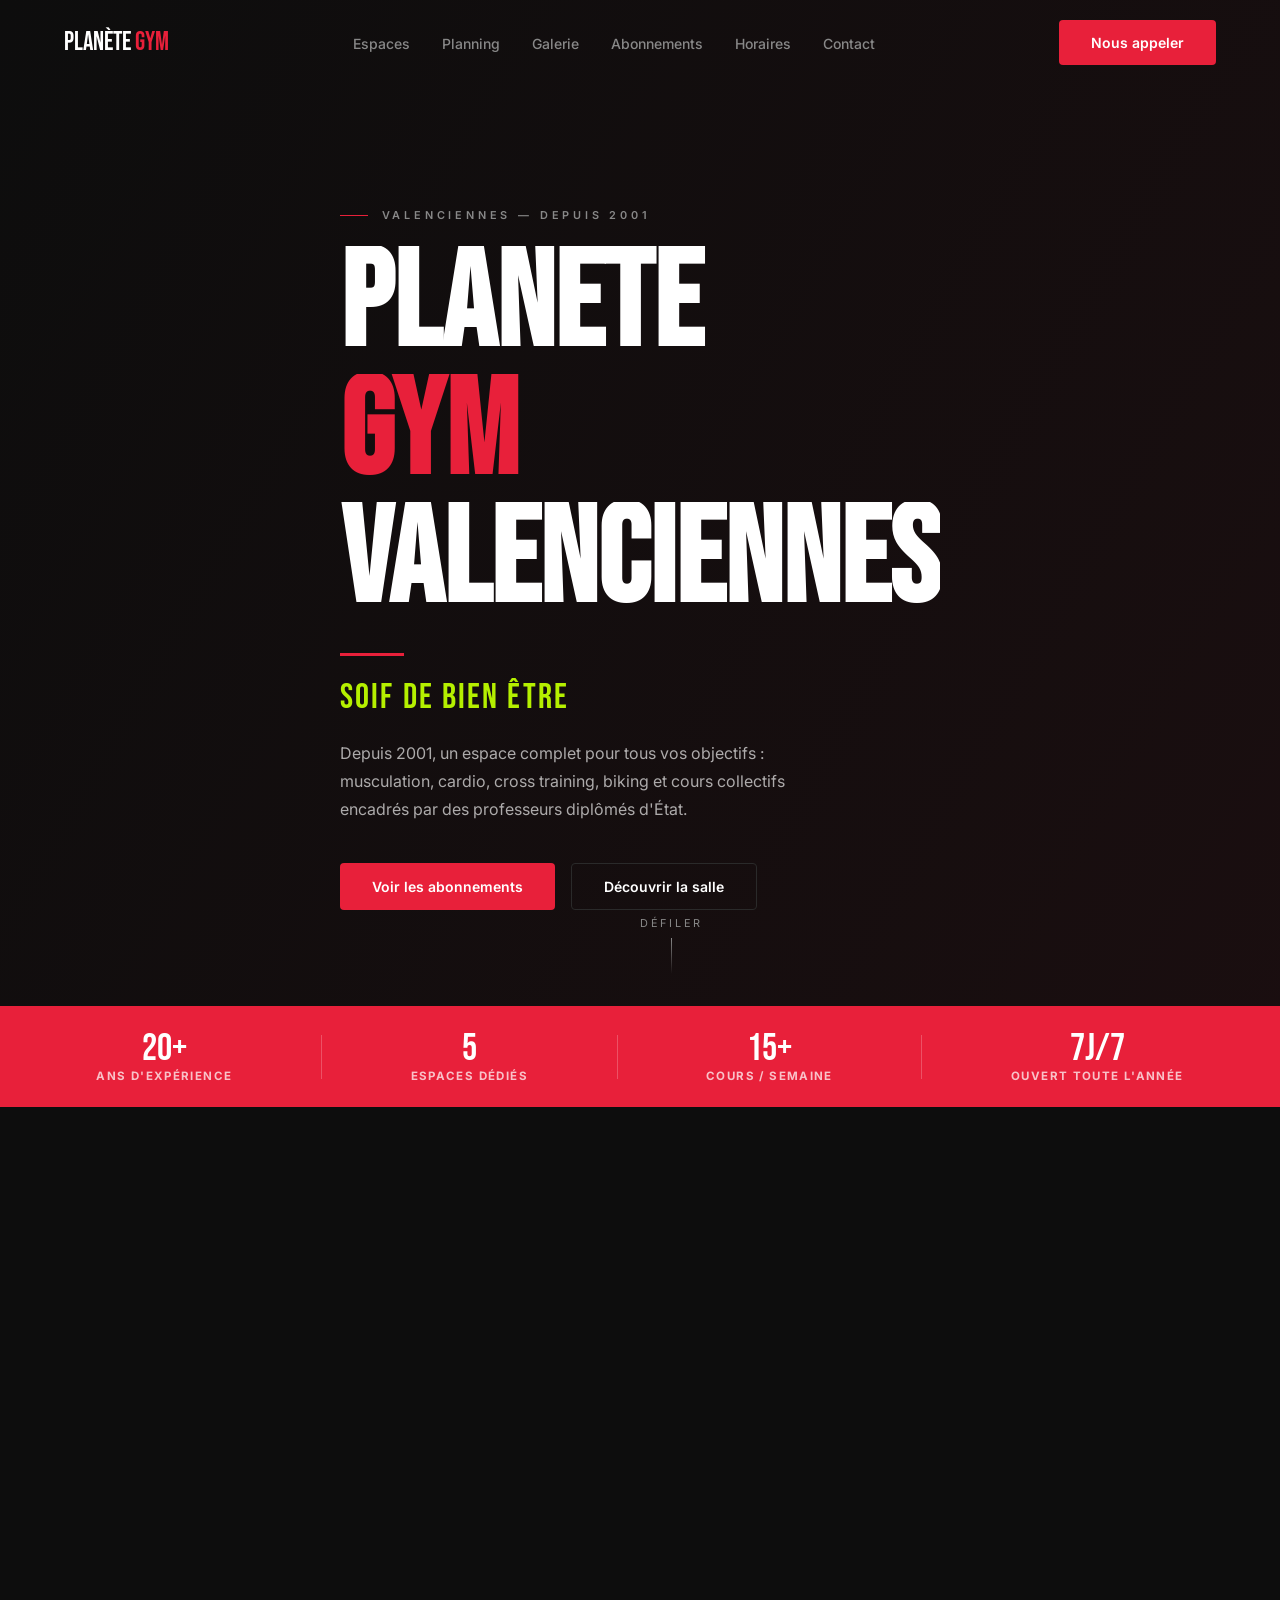
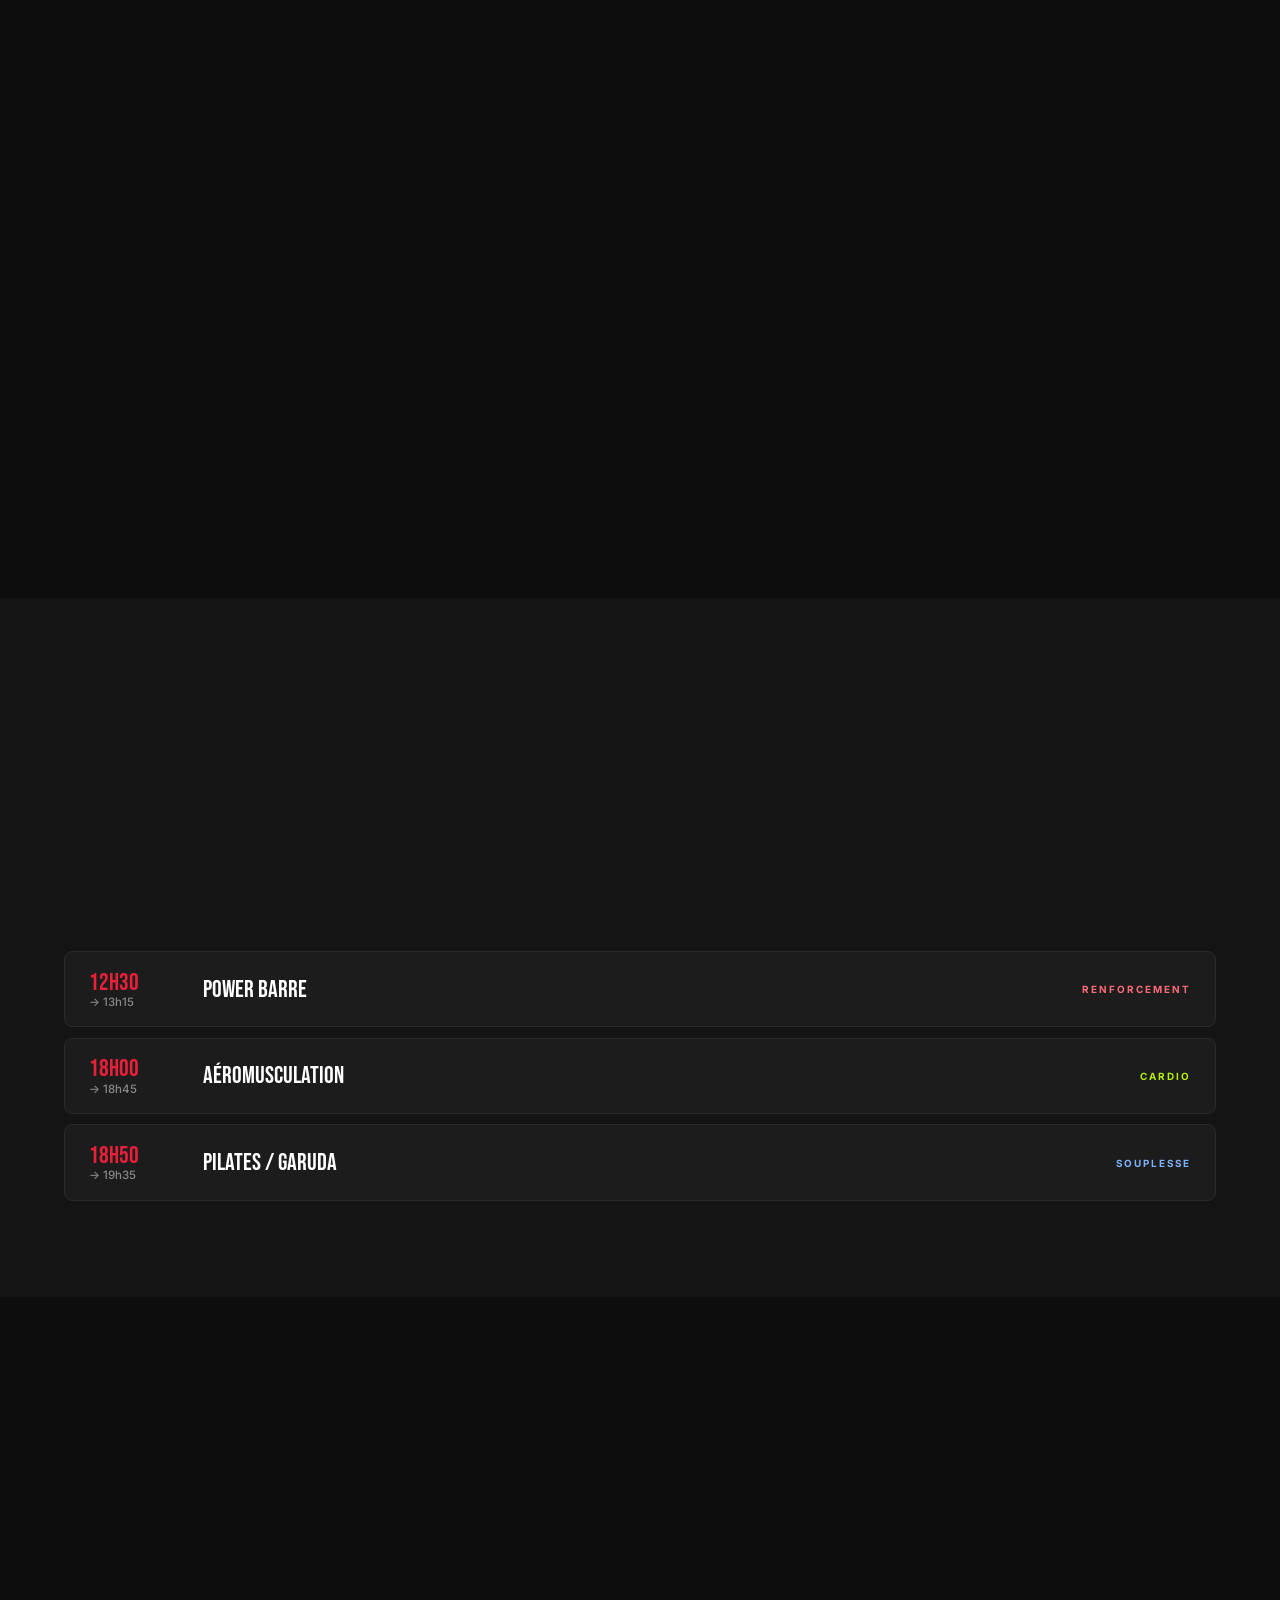
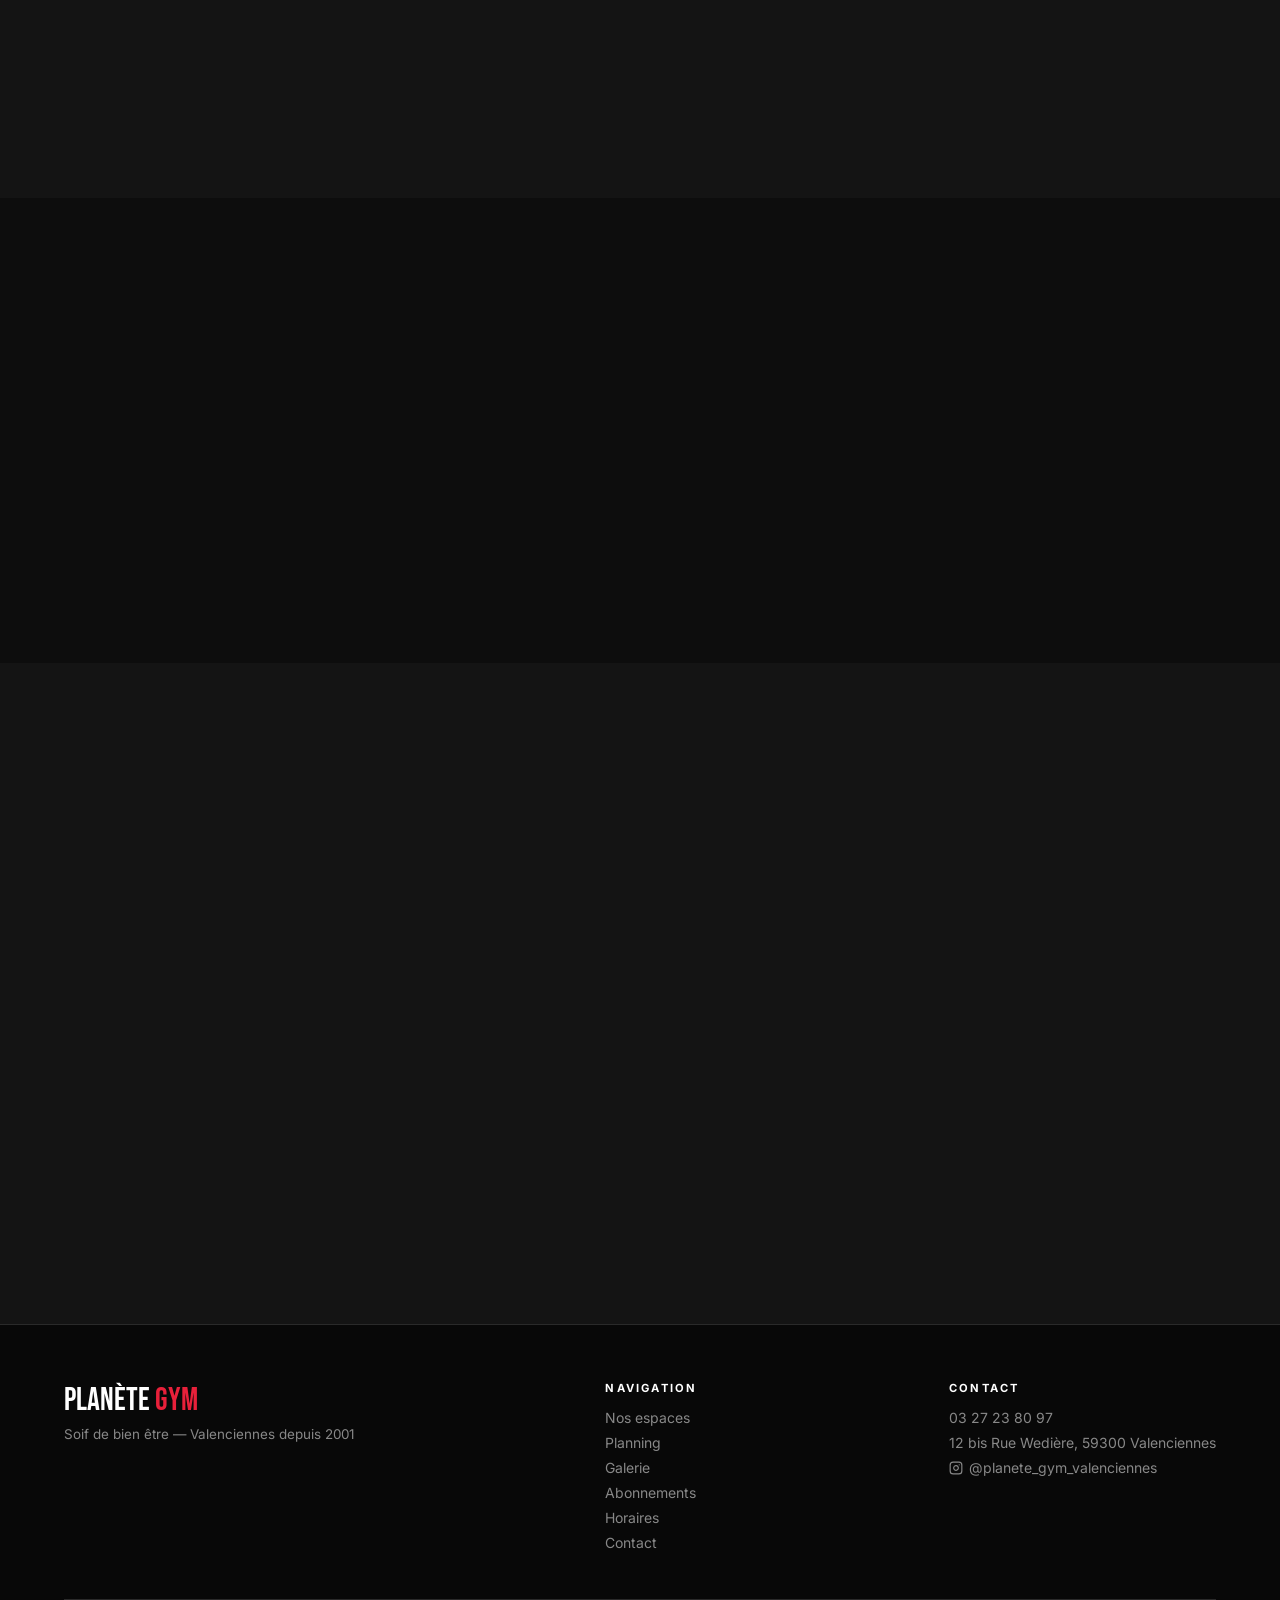
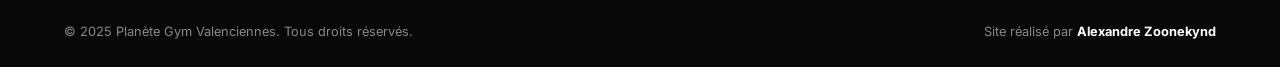
==== index.html @ 66413462 "add vercel.json" ====
<!DOCTYPE html>
<html lang="fr">
<head>
  <meta charset="UTF-8">
  <meta name="viewport" content="width=device-width, initial-scale=1.0">
  <title>Planète Gym Valenciennes — Fitness, Musculation, Cross Training</title>
  <meta name="description" content="La salle de sport la plus ancienne de Valenciennes depuis 2001. Musculation, cardio, cross training, biking et cours collectifs. Ouvert 7j/7.">
  <link rel="preconnect" href="https://fonts.googleapis.com">
  <link rel="preconnect" href="https://fonts.gstatic.com" crossorigin>
  <link href="https://fonts.googleapis.com/css2?family=Bebas+Neue&family=Inter:wght@300;400;500;600;700&display=swap" rel="stylesheet">
  <link rel="stylesheet" href="style.css">
</head>
<body>

<!-- MOBILE MENU -->
<div class="mobile-menu" id="mobileMenu">
  <button class="mobile-close" id="mobileClose">✕</button>
  <a href="#espaces" class="mobile-link">Nos espaces</a>
  <a href="#planning" class="mobile-link">Planning</a>
  <a href="#galerie" class="mobile-link">Galerie</a>
  <a href="#abonnements" class="mobile-link">Abonnements</a>
  <a href="#horaires" class="mobile-link">Horaires</a>
  <a href="#contact" class="mobile-link">Contact</a>
  <a href="tel:0327238097" class="btn btn-primary">📞 03 27 23 80 97</a>
</div>

<!-- NAVBAR -->
<nav id="navbar">
  <div class="nav-inner">
    <a href="#hero" class="nav-logo">PLANÈTE <span>GYM</span></a>
    <ul class="nav-links">
      <li><a href="#espaces">Espaces</a></li>
      <li><a href="#planning">Planning</a></li>
      <li><a href="#galerie">Galerie</a></li>
      <li><a href="#abonnements">Abonnements</a></li>
      <li><a href="#horaires">Horaires</a></li>
      <li><a href="#contact">Contact</a></li>
    </ul>
    <div class="nav-right">
      <a href="tel:0327238097" class="btn btn-primary nav-cta">Nous appeler</a>
      <button class="hamburger" id="hamburger" aria-label="Menu">
        <span></span><span></span><span></span>
      </button>
    </div>
  </div>
</nav>

<!-- HERO -->
<section id="hero">
  <div class="hero-bg"></div>
  <div class="hero-overlay"></div>
  <div class="hero-content">
    <p class="hero-eyebrow">Valenciennes — Depuis 2001</p>
    <h1 class="hero-title">
      <span class="hero-line-wrap"><span class="hero-line-inner">PLANÈTE</span></span>
      <span class="hero-line-wrap"><span class="hero-line-inner accent">GYM</span></span>
      <span class="hero-line-wrap"><span class="hero-line-inner">VALENCIENNES</span></span>
    </h1>
    <div class="hero-accent-line"></div>
    <p class="hero-subtitle">Soif de bien être</p>
    <p class="hero-desc">Depuis 2001, un espace complet pour tous vos objectifs : musculation, cardio, cross training, biking et cours collectifs encadrés par des professeurs diplômés d'État.</p>
    <div class="hero-ctas">
      <a href="#abonnements" class="btn btn-primary">Voir les abonnements</a>
      <a href="#espaces" class="btn btn-outline">Découvrir la salle</a>
    </div>
  </div>
  <div class="hero-scroll">DÉFILER</div>
</section>

<!-- MOBILE STICKY CTA -->
<div class="mobile-cta-bar" id="mobileCta">
  <a href="tel:0327238097" class="mobile-cta-phone">📞 Appeler</a>
  <a href="#abonnements" class="btn btn-primary mobile-cta-main">S'inscrire →</a>
</div>

<!-- STATS BAR -->
<div class="stats-bar">
  <div class="stats-inner">
    <div class="stat-item"><div class="stat-number">20+</div><div class="stat-label">Ans d'expérience</div></div>
    <div class="stat-divider"></div>
    <div class="stat-item"><div class="stat-number">5</div><div class="stat-label">Espaces dédiés</div></div>
    <div class="stat-divider"></div>
    <div class="stat-item"><div class="stat-number">15+</div><div class="stat-label">Cours / semaine</div></div>
    <div class="stat-divider"></div>
    <div class="stat-item"><div class="stat-number">7j/7</div><div class="stat-label">Ouvert toute l'année</div></div>
  </div>
</div>

<!-- ESPACES -->
<section id="espaces">
  <div class="container">
    <div class="section-header fade-up">
      <p class="section-label">Nos installations</p>
      <h2 class="section-title">5 ESPACES,<br>1 SEULE PASSION</h2>
      <p class="section-subtitle">Un équipement complet pour atteindre tous vos objectifs, que vous soyez débutant ou athlète confirmé.</p>
    </div>
    <div class="espaces-grid">
      <div class="espace-card large fade-up">
        <img class="espace-img" src="https://primary.jwwb.nl/public/r/g/f/temp-yjgyjrkrpmwwsyolujhd/14d56b/744e9b7b-5fe1-49ef-a9ae-c672d7f947b0jpg.jpg" alt="Salle de musculation" loading="lazy">
        <div class="espace-overlay"></div>
        <div class="espace-content">
          <p class="espace-tag">Espace principal</p>
          <h3 class="espace-name">MUSCULATION</h3>
          <p class="espace-desc">Vaste plateau avec machines à charges guidées et libres pour un travail complet de tous les groupes musculaires.</p>
        </div>
      </div>
      <div class="espace-card fade-up">
        <img class="espace-img" src="https://primary.jwwb.nl/public/r/g/f/temp-yjgyjrkrpmwwsyolujhd/cl4sl3/5fc2ccd4-e0a5-4e37-976d-1f1549af34ec.jpg" alt="Cross training" loading="lazy">
        <div class="espace-overlay"></div>
        <div class="espace-content">
          <p class="espace-tag">Intensité maximale</p>
          <h3 class="espace-name">CROSS TRAINING</h3>
          <p class="espace-desc">Cage complète, sac de boxe, kettlebells, anneaux. EMOM et AMRAP.</p>
        </div>
      </div>
      <div class="espace-card fade-up">
        <img class="espace-img" src="https://primary.jwwb.nl/public/r/g/f/temp-yjgyjrkrpmwwsyolujhd/6z3y7c/b133dece-dca5-412f-ad43-da9a1ee39779jpg.jpg" alt="Cardio" loading="lazy">
        <div class="espace-overlay"></div>
        <div class="espace-content">
          <p class="espace-tag">Cardio</p>
          <h3 class="espace-name">ESPACE CARDIO</h3>
          <p class="espace-desc">Machines cardio variées pour améliorer votre endurance et brûler des calories efficacement.</p>
        </div>
      </div>
      <div class="espace-card fade-up">
        <img class="espace-img" src="https://primary.jwwb.nl/public/r/g/f/temp-yjgyjrkrpmwwsyolujhd/ox5qy2/6ed16f47-0972-42f9-b006-a49a9ebd9957jpg.jpg" alt="Biking" loading="lazy">
        <div class="espace-overlay"></div>
        <div class="espace-content">
          <p class="espace-tag">Cours en salle</p>
          <h3 class="espace-name">SALLE DE BIKING</h3>
          <p class="espace-desc">Séances de vélo indoor encadrées par des coaches diplômés, idéales pour le cardio en groupe.</p>
        </div>
      </div>
      <div class="espace-card fade-up">
        <img class="espace-img" src="https://primary.jwwb.nl/public/r/g/f/temp-yjgyjrkrpmwwsyolujhd/tudpvl/a6bc19e0-0a48-47af-8d42-b4853192644cjpg.jpg" alt="Cours collectifs" loading="lazy">
        <div class="espace-overlay"></div>
        <div class="espace-content">
          <p class="espace-tag">En groupe</p>
          <h3 class="espace-name">COURS COLLECTIFS</h3>
          <p class="espace-desc">Power Barre, Pilates, HIIT, Bodysculpt, Cardio Dance — professeurs diplômés d'État.</p>
        </div>
      </div>
    </div>
  </div>
</section>

<!-- PLANNING -->
<section id="planning">
  <div class="container">
    <div class="section-header fade-up">
      <p class="section-label">Cours collectifs</p>
      <h2 class="section-title">PLANNING<br>DE LA SEMAINE</h2>
    </div>
    <div class="planning-tabs fade-up">
      <button class="tab-btn active" data-day="lundi">Lundi</button>
      <button class="tab-btn" data-day="mardi">Mardi</button>
      <button class="tab-btn" data-day="mercredi">Mercredi</button>
      <button class="tab-btn" data-day="jeudi">Jeudi</button>
      <button class="tab-btn" data-day="vendredi">Vendredi</button>
      <button class="tab-btn" data-day="samedi">Samedi</button>
      <button class="tab-btn" data-day="dimanche">Dimanche</button>
    </div>
    <div id="lundi" class="planning-day active"></div>
    <div id="mardi" class="planning-day"></div>
    <div id="mercredi" class="planning-day"></div>
    <div id="jeudi" class="planning-day"></div>
    <div id="vendredi" class="planning-day"></div>
    <div id="samedi" class="planning-day"></div>
    <div id="dimanche" class="planning-day"></div>
  </div>
</section>

<!-- GALERIE -->
<section id="galerie">
  <div class="container">
    <div class="section-header fade-up">
      <p class="section-label">Nos installations</p>
      <h2 class="section-title">LA SALLE<br>EN IMAGES</h2>
    </div>
    <div class="galerie-grid fade-up" id="galerieGrid"></div>
  </div>
</section>

<!-- LIGHTBOX -->
<div class="lightbox" id="lightbox">
  <button class="lightbox-close" id="lightboxClose">✕</button>
  <img id="lightbox-img" src="" alt="">
</div>

<!-- ABONNEMENTS -->
<section id="abonnements">
  <div class="container">
    <div class="section-header fade-up">
      <p class="section-label">Tarifs</p>
      <h2 class="section-title">NOS<br>ABONNEMENTS</h2>
      <p class="section-subtitle">Pas d'engagement caché. Choisissez la formule qui correspond à votre rythme.</p>
    </div>
    <div class="abonnements-grid" id="abonnementsGrid">
      <div class="abo-card fade-up">
        <p class="abo-name">Carte 10 entrées</p>
        <div class="abo-price-wrap">
          <span class="abo-price-label-top">Sans engagement, à utiliser à votre rythme</span>
          <p class="abo-price">65<span class="abo-currency">€</span></p>
          <span class="abo-price-sub">soit 6,50 € / séance</span>
        </div>
        <ul class="abo-features">
          <li>10 entrées valables 1 an</li>
          <li>Accès plateau musculation</li>
          <li>Espace cardio inclus</li>
          <li>Cross training inclus</li>
        </ul>
        <a href="tel:0327238097" class="btn btn-outline full-width">S'inscrire</a>
      </div>
      <div class="abo-card fade-up">
        <p class="abo-name">Mensuel</p>
        <div class="abo-price-wrap">
          <span class="abo-price-label-top">Sans engagement — résiliable chaque mois</span>
          <p class="abo-price">45<span class="abo-currency">€</span></p>
          <span class="abo-price-sub">/ mois</span>
        </div>
        <ul class="abo-features">
          <li>Accès illimité à la salle</li>
          <li>Plateau musculation</li>
          <li>Espace cardio + Cross training</li>
          <li>Cours collectifs inclus</li>
          <li>Biking inclus</li>
        </ul>
        <a href="tel:0327238097" class="btn btn-outline full-width">S'inscrire</a>
      </div>
      <div class="abo-card featured fade-up">
        <div class="abo-name-row">
          <p class="abo-name">Annuel</p>
          <span class="abo-recommended">Meilleur tarif</span>
        </div>
        <div class="abo-price-wrap">
          <span class="abo-price-label-top">En 1 fois ou en 12 chèques</span>
          <p class="abo-price">35<span class="abo-currency">€</span></p>
          <span class="abo-price-sub">/ mois · soit 360 € / an</span>
        </div>
        <ul class="abo-features">
          <li>Accès illimité toute l'année</li>
          <li>Tous les espaces inclus</li>
          <li>Tous les cours collectifs</li>
          <li>Biking inclus</li>
          <li>Paiement en 12 chèques possible</li>
          <li>Conseils en diététique sportive</li>
        </ul>
        <a href="tel:0327238097" class="btn btn-primary full-width">S'inscrire</a>
      </div>
    </div>
    <p class="abo-note fade-up">Inscription à l'accueil ou par téléphone. Venez visiter la salle gratuitement pendant les <a href="#horaires">heures d'accueil</a>.</p>
  </div>
</section>

<!-- HORAIRES -->
<section id="horaires">
  <div class="container">
    <div class="section-header fade-up">
      <p class="section-label">Quand nous trouver</p>
      <h2 class="section-title">HORAIRES<br>D'OUVERTURE</h2>
    </div>
    <div class="horaires-grid">
      <div class="fade-up">
        <p class="horaires-subtitle">Accès à la salle</p>
        <table class="horaires-table">
          <thead><tr><th>Période</th><th>Horaires</th></tr></thead>
          <tbody id="horairesSalleBody"></tbody>
        </table>
      </div>
      <div class="fade-up">
        <p class="horaires-subtitle">Horaires d'accueil</p>
        <div id="horairesAccueil"></div>
        <p class="horaires-note">Pour vous inscrire ou visiter la salle, présentez-vous durant les heures d'accueil.</p>
      </div>
    </div>
  </div>
</section>

<!-- CONTACT -->
<section id="contact">
  <div class="container">
    <div class="contact-grid">
      <div>
        <div class="section-header fade-up">
          <p class="section-label">Venir nous voir</p>
          <h2 class="section-title">NOUS<br>TROUVER</h2>
        </div>
        <div class="contact-info fade-up">
          <div class="contact-item">
            <div class="contact-icon">📍</div>
            <div class="contact-item-text">
              <span class="contact-item-label">Adresse</span>
              <a href="https://maps.google.com/?q=12+bis+Rue+Wediere+59300+Valenciennes" target="_blank" class="contact-item-value">12 bis Rue Wedière, 59300 Valenciennes<br><small>À 200m de la Place Poterne</small></a>
            </div>
          </div>
          <div class="contact-item">
            <div class="contact-icon">📞</div>
            <div class="contact-item-text">
              <span class="contact-item-label">Téléphone</span>
              <a href="tel:0327238097" class="contact-item-value">03 27 23 80 97</a>
            </div>
          </div>
          <div class="contact-item">
            <div class="contact-icon">📸</div>
            <div class="contact-item-text">
              <span class="contact-item-label">Instagram</span>
              <a href="https://www.instagram.com/planete_gym_valenciennes" target="_blank" class="contact-item-value">@planete_gym_valenciennes</a>
            </div>
          </div>
        </div>
        <div class="contact-social fade-up">
          <a href="https://www.instagram.com/planete_gym_valenciennes" target="_blank" class="social-btn">
            <svg width="17" height="17" viewBox="0 0 24 24" fill="none" stroke="currentColor" stroke-width="2" stroke-linecap="round" stroke-linejoin="round" aria-hidden="true"><rect x="2" y="2" width="20" height="20" rx="5" ry="5"/><path d="M16 11.37A4 4 0 1 1 12.63 8 4 4 0 0 1 16 11.37z"/><line x1="17.5" y1="6.5" x2="17.51" y2="6.5"/></svg>
            Instagram
          </a>
          <a href="tel:0327238097" class="social-btn">
            <svg width="17" height="17" viewBox="0 0 24 24" fill="none" stroke="currentColor" stroke-width="2" stroke-linecap="round" stroke-linejoin="round" aria-hidden="true"><path d="M22 16.92v3a2 2 0 0 1-2.18 2 19.79 19.79 0 0 1-8.63-3.07A19.5 19.5 0 0 1 4.69 12a19.79 19.79 0 0 1-3.07-8.67A2 2 0 0 1 3.6 1.27h3a2 2 0 0 1 2 1.72c.127.96.361 1.903.7 2.81a2 2 0 0 1-.45 2.11L7.91 8.82a16 16 0 0 0 6.29 6.29l.82-.82a2 2 0 0 1 2.11-.45c.907.339 1.85.573 2.81.7A2 2 0 0 1 22 16.92z"/></svg>
            Appeler
          </a>
        </div>
      </div>
      <div class="fade-up">
        <div class="map-container">
          <iframe
            src="https://www.google.com/maps/embed?pb=!1m18!1m12!1m3!1d2526.3761541!2d3.5198!3d50.3574!2m3!1f0!2f0!3f0!3m2!1i1024!2i768!4f13.1!3m3!1m2!1s0x47c2d4e0d0d0d0d0%3A0x1!2s12+Rue+Wedi%C3%A8re%2C+59300+Valenciennes%2C+France!5e0!3m2!1sfr!2sfr!4v1"
            allowfullscreen
            loading="lazy"
            referrerpolicy="no-referrer-when-downgrade"
            title="Carte Planète Gym Valenciennes">
          </iframe>
        </div>
      </div>
    </div>
  </div>
</section>

<!-- FOOTER -->
<footer>
  <div class="container">
    <div class="footer-inner">
      <div class="footer-brand">
        <a href="#hero" class="footer-logo">PLANÈTE <span>GYM</span></a>
        <p class="footer-slogan">Soif de bien être — Valenciennes depuis 2001</p>
      </div>
      <div class="footer-col">
        <p class="footer-col-title">Navigation</p>
        <a href="#espaces">Nos espaces</a>
        <a href="#planning">Planning</a>
        <a href="#galerie">Galerie</a>
        <a href="#abonnements">Abonnements</a>
        <a href="#horaires">Horaires</a>
        <a href="#contact">Contact</a>
      </div>
      <div class="footer-col">
        <p class="footer-col-title">Contact</p>
        <a href="tel:0327238097">03 27 23 80 97</a>
        <a href="#">12 bis Rue Wedière, 59300 Valenciennes</a>
        <a href="https://www.instagram.com/planete_gym_valenciennes" target="_blank" class="footer-insta-link">
          <svg width="14" height="14" viewBox="0 0 24 24" fill="none" stroke="currentColor" stroke-width="2" stroke-linecap="round" stroke-linejoin="round" aria-hidden="true"><rect x="2" y="2" width="20" height="20" rx="5" ry="5"/><path d="M16 11.37A4 4 0 1 1 12.63 8 4 4 0 0 1 16 11.37z"/><line x1="17.5" y1="6.5" x2="17.51" y2="6.5"/></svg>
          @planete_gym_valenciennes
        </a>
      </div>
    </div>
    <div class="footer-bottom">
      <p class="footer-copy">© 2025 Planète Gym Valenciennes. Tous droits réservés.</p>
      <p class="footer-copy">Site réalisé par <strong>Alexandre Zoonekynd</strong></p>
    </div>
  </div>
</footer>

<script src="data.js"></script>
<script src="main.js"></script>
</body>
</html>
---- style.css ----
/* === RESET & VARIABLES === */
*, *::before, *::after { box-sizing: border-box; margin: 0; padding: 0; }

:root {
  --red: #e8203a;
  --green: #b5f000;
  --dark: #0d0d0d;
  --card: #141414;
  --card2: #1c1c1c;
  --white: #ffffff;
  --gray: #888888;
  --border: #2a2a2a;
}

html { scroll-behavior: smooth; }

body {
  font-family: 'Inter', sans-serif;
  background: var(--dark);
  color: var(--white);
  overflow-x: hidden;
}

h1, h2, h3 { font-family: 'Bebas Neue', sans-serif; }

/* === UTILITIES === */
.container { max-width: 1200px; margin: 0 auto; padding: 0 1.5rem; }
section { padding: 6rem 0; }

.section-label {
  font-size: 0.72rem;
  font-weight: 700;
  letter-spacing: 0.3em;
  text-transform: uppercase;
  color: var(--red);
  margin-bottom: 0.6rem;
}

.section-title {
  font-size: clamp(2.8rem, 5vw, 4.5rem);
  line-height: 0.95;
  margin-bottom: 1rem;
}

.section-subtitle {
  color: var(--gray);
  font-size: 1rem;
  line-height: 1.7;
  max-width: 520px;
}

.section-header { margin-bottom: 3rem; }

.btn {
  display: inline-flex;
  align-items: center;
  justify-content: center;
  gap: 0.5rem;
  padding: 0.875rem 2rem;
  border-radius: 4px;
  font-weight: 600;
  font-size: 0.875rem;
  text-decoration: none;
  transition: all 0.2s ease;
  cursor: pointer;
  border: none;
  font-family: 'Inter', sans-serif;
}
.btn-primary { background: var(--red); color: white; }
.btn-primary:hover { background: #c71c32; transform: translateY(-1px); }
.btn-outline { background: transparent; color: white; border: 1px solid var(--border); }
.btn-outline:hover { border-color: white; }
.full-width { width: 100%; }

/* === FADE ANIMATION === */
.fade-up {
  opacity: 0;
  transform: translateY(28px);
  transition: opacity 0.65s ease, transform 0.65s ease;
}
.fade-up.visible { opacity: 1; transform: translateY(0); }

/* === MOBILE MENU === */
.mobile-menu {
  position: fixed;
  inset: 0;
  background: #080808;
  z-index: 200;
  display: flex;
  flex-direction: column;
  align-items: center;
  justify-content: center;
  gap: 1.5rem;
  transform: translateX(100%);
  transition: transform 0.38s cubic-bezier(0.4, 0, 0.2, 1);
}
.mobile-menu.open { transform: translateX(0); }
.mobile-link {
  font-family: 'Bebas Neue', sans-serif;
  font-size: 2.2rem;
  color: white;
  text-decoration: none;
  transition: color 0.2s;
}
.mobile-link:hover { color: var(--red); }
.mobile-close {
  position: absolute;
  top: 1.5rem;
  right: 1.5rem;
  background: none;
  border: none;
  color: var(--gray);
  font-size: 1.5rem;
  cursor: pointer;
}

/* === NAVBAR === */
nav {
  position: fixed;
  top: 0; left: 0; right: 0;
  z-index: 100;
  padding: 1.25rem 0;
  transition: background 0.3s, padding 0.3s, border-color 0.3s;
}
nav.scrolled {
  background: rgba(10, 10, 10, 0.96);
  backdrop-filter: blur(12px);
  padding: 0.875rem 0;
  border-bottom: 1px solid var(--border);
}
.nav-inner {
  display: flex;
  align-items: center;
  justify-content: space-between;
  max-width: 1200px;
  margin: 0 auto;
  padding: 0 1.5rem;
}
.nav-logo {
  font-family: 'Bebas Neue', sans-serif;
  font-size: 1.6rem;
  color: white;
  text-decoration: none;
}
.nav-logo span { color: var(--red); }
.nav-links {
  display: flex;
  gap: 2rem;
  list-style: none;
}
.nav-links a {
  color: var(--gray);
  text-decoration: none;
  font-size: 0.875rem;
  font-weight: 500;
  transition: color 0.2s;
}
.nav-links a:hover { color: white; }
.nav-right { display: flex; align-items: center; gap: 1rem; }
.hamburger {
  display: none;
  flex-direction: column;
  gap: 5px;
  cursor: pointer;
  background: none;
  border: none;
  padding: 4px;
}
.hamburger span { display: block; width: 24px; height: 2px; background: white; transition: transform 0.3s ease, opacity 0.3s ease; transform-origin: center; }
.hamburger.open span:nth-child(1) { transform: translateY(7px) rotate(45deg); }
.hamburger.open span:nth-child(2) { opacity: 0; transform: scaleX(0); }
.hamburger.open span:nth-child(3) { transform: translateY(-7px) rotate(-45deg); }

@media (max-width: 768px) {
  .nav-links, .nav-cta { display: none; }
  .hamburger { display: flex; }
}

/* === HERO === */
#hero {
  position: relative;
  min-height: 100vh;
  display: flex;
  align-items: center;
  overflow: hidden;
}
.hero-bg {
  position: absolute;
  inset: 0;
  background-image: url('https://primary.jwwb.nl/public/r/g/f/temp-yjgyjrkrpmwwsyolujhd/xflfxv/2cb6cc92-2443-4474-bf00-b42b3172db09jpg.jpg');
  background-size: cover;
  background-position: center 30%;
  filter: brightness(0.35);
  animation: slow-zoom 18s ease-in-out infinite alternate;
}
@keyframes slow-zoom {
  from { transform: scale(1.04); }
  to   { transform: scale(1.1); }
}
.hero-overlay {
  position: absolute;
  inset: 0;
  background: linear-gradient(120deg, rgba(13,13,13,0.88) 0%, rgba(232,32,58,0.06) 100%);
}
.hero-content {
  position: relative;
  z-index: 2;
  max-width: 1200px;
  margin: 0 auto;
  padding: 0 1.5rem;
  padding-top: 7rem;
}

/* Hero eyebrow — séquence 1 */
.hero-eyebrow {
  display: flex;
  align-items: center;
  gap: 0.85rem;
  font-size: 0.68rem;
  font-weight: 600;
  letter-spacing: 0.35em;
  text-transform: uppercase;
  color: var(--gray);
  margin-bottom: 1.5rem;
  opacity: 0;
  animation: fade-up-in 0.6s 0.15s cubic-bezier(0.16, 1, 0.3, 1) forwards;
}
.hero-eyebrow::before {
  content: '';
  display: inline-block;
  width: 28px;
  height: 1px;
  background: var(--red);
  flex-shrink: 0;
}

/* Hero titre — révélation ligne par ligne */
.hero-title {
  font-size: clamp(3.5rem, 11vw, 8.5rem);
  line-height: 0.88;
  margin-bottom: 0;
}
.hero-line-wrap {
  display: block;
  overflow: hidden;
  padding-bottom: 0.06em;
}
.hero-line-inner {
  display: block;
  transform: translateY(105%);
  animation: line-reveal 0.9s cubic-bezier(0.16, 1, 0.3, 1) forwards;
}
.hero-line-wrap:nth-child(1) .hero-line-inner { animation-delay: 0.3s; }
.hero-line-wrap:nth-child(2) .hero-line-inner { animation-delay: 0.48s; }
.hero-line-wrap:nth-child(3) .hero-line-inner { animation-delay: 0.64s; }
.hero-line-inner.accent { color: var(--red); }

@keyframes line-reveal {
  from { transform: translateY(105%); }
  to   { transform: translateY(0); }
}

/* Ligne rouge décorative — séquence 3 */
.hero-accent-line {
  width: 0;
  height: 3px;
  background: var(--red);
  margin: 1.5rem 0 1.25rem;
  animation: line-grow 0.5s 0.9s cubic-bezier(0.16, 1, 0.3, 1) forwards;
}
@keyframes line-grow {
  from { width: 0; }
  to   { width: 64px; }
}

/* Hero subtitle — séquence 4 */
.hero-subtitle {
  font-family: 'Bebas Neue', sans-serif;
  font-size: clamp(1.4rem, 3vw, 2.2rem);
  color: var(--green);
  letter-spacing: 0.06em;
  margin-bottom: 1.25rem;
  opacity: 0;
  animation: fade-up-in 0.6s 1.05s cubic-bezier(0.16, 1, 0.3, 1) forwards;
}

/* Hero description — séquence 5 */
.hero-desc {
  color: rgba(255,255,255,0.65);
  font-size: 1rem;
  line-height: 1.75;
  max-width: 480px;
  margin-bottom: 2.5rem;
  opacity: 0;
  animation: fade-up-in 0.6s 1.2s cubic-bezier(0.16, 1, 0.3, 1) forwards;
}

/* Hero CTAs — séquence 6 */
.hero-ctas {
  display: flex;
  gap: 1rem;
  flex-wrap: wrap;
  opacity: 0;
  animation: fade-up-in 0.6s 1.4s cubic-bezier(0.16, 1, 0.3, 1) forwards;
}

@keyframes fade-up-in {
  from { opacity: 0; transform: translateY(18px); }
  to   { opacity: 1; transform: translateY(0); }
}

.hero-scroll {
  position: absolute;
  bottom: 2rem;
  left: 50%;
  transform: translateX(-50%);
  color: var(--gray);
  font-size: 0.68rem;
  letter-spacing: 0.25em;
  display: flex;
  flex-direction: column;
  align-items: center;
  gap: 0.5rem;
  animation: bounce-y 2.2s 1.8s ease-in-out infinite, fade-up-in 0.5s 1.8s ease both;
}
.hero-scroll::after {
  content: '';
  width: 1px;
  height: 36px;
  background: linear-gradient(to bottom, var(--gray), transparent);
}
@keyframes bounce-y {
  0%, 100% { transform: translateX(-50%) translateY(0); }
  50%       { transform: translateX(-50%) translateY(-8px); }
}

/* === MOBILE STICKY CTA BAR === */
.mobile-cta-bar {
  display: none;
  position: fixed;
  bottom: 0; left: 0; right: 0;
  background: rgba(8, 8, 8, 0.97);
  backdrop-filter: blur(14px);
  -webkit-backdrop-filter: blur(14px);
  border-top: 1px solid var(--border);
  padding: 0.75rem 1rem;
  z-index: 90;
  gap: 0.75rem;
  align-items: center;
  transform: translateY(100%);
  transition: transform 0.35s cubic-bezier(0.16, 1, 0.3, 1);
}
.mobile-cta-bar.visible { transform: translateY(0); }
.mobile-cta-phone {
  display: flex;
  align-items: center;
  justify-content: center;
  flex: 0 0 auto;
  padding: 0.75rem 1rem;
  border: 1px solid var(--border);
  border-radius: 4px;
  color: white;
  text-decoration: none;
  font-weight: 600;
  font-size: 0.875rem;
  background: var(--card2);
  white-space: nowrap;
}
.mobile-cta-main { flex: 1; }

@media (max-width: 768px) {
  .mobile-cta-bar { display: flex; }
  body { padding-bottom: 72px; }
  section { padding: 4rem 0; }
  .section-title { font-size: clamp(2.4rem, 9vw, 3.5rem); }
  .hero-content { padding-top: 5.5rem; }
}

/* Planning tabs — scroll horizontal sur mobile */
@media (max-width: 600px) {
  .planning-tabs {
    flex-wrap: nowrap;
    overflow-x: auto;
    -webkit-overflow-scrolling: touch;
    scrollbar-width: none;
    padding-bottom: 0.25rem;
    gap: 0.4rem;
  }
  .planning-tabs::-webkit-scrollbar { display: none; }
  .tab-btn { flex-shrink: 0; }
  .course-card { flex-wrap: wrap; gap: 0.75rem; }
  .course-time { min-width: auto; }
  .course-badge { margin-left: auto; }
}

/* === STATS BAR === */
.stats-bar { background: var(--red); padding: 1.5rem 0; }
.stats-inner {
  display: flex;
  justify-content: space-around;
  align-items: center;
  max-width: 1200px;
  margin: 0 auto;
  padding: 0 1.5rem;
  flex-wrap: wrap;
  gap: 1.5rem;
}
.stat-item { text-align: center; }
.stat-number { font-family: 'Bebas Neue', sans-serif; font-size: 2.4rem; line-height: 1; }
.stat-label { font-size: 0.72rem; font-weight: 700; letter-spacing: 0.12em; text-transform: uppercase; color: rgba(255,255,255,0.72); }
.stat-divider { width: 1px; height: 44px; background: rgba(255,255,255,0.22); }
@media (max-width: 560px) { .stat-divider { display: none; } }

/* === ESPACES === */
#espaces { background: var(--dark); }
.espaces-grid {
  display: grid;
  grid-template-columns: repeat(3, 1fr);
  grid-template-rows: 340px 280px;
  gap: 1rem;
}
.espace-card {
  position: relative;
  border-radius: 10px;
  overflow: hidden;
  cursor: default;
  transition: transform 0.35s ease;
}
.espace-card.large { grid-column: span 2; }
.espace-card:hover { transform: translateY(-4px); }
.espace-card:hover .espace-img { filter: brightness(0.45); }
.espace-img {
  position: absolute;
  inset: 0;
  width: 100%;
  height: 100%;
  object-fit: cover;
  transition: filter 0.4s ease;
  filter: brightness(0.3);
}
.espace-overlay {
  position: absolute;
  inset: 0;
  background: linear-gradient(to top, rgba(0,0,0,0.92) 0%, transparent 55%);
}
.espace-content {
  position: absolute;
  bottom: 0; left: 0; right: 0;
  padding: 1.5rem;
}
.espace-tag {
  font-size: 0.68rem;
  font-weight: 700;
  letter-spacing: 0.2em;
  text-transform: uppercase;
  color: var(--green);
  margin-bottom: 0.3rem;
}
.espace-name { font-size: 2rem; line-height: 1; margin-bottom: 0.4rem; }
.espace-desc { font-size: 0.84rem; color: rgba(255,255,255,0.6); line-height: 1.5; }

@media (max-width: 900px) {
  .espaces-grid { grid-template-columns: 1fr 1fr; grid-template-rows: auto; }
  .espace-card { height: 260px; }
  .espace-card.large { grid-column: span 2; height: 300px; }
}
@media (max-width: 560px) {
  .espaces-grid { grid-template-columns: 1fr; }
  .espace-card, .espace-card.large { grid-column: span 1; height: 240px; }
}

/* === PLANNING === */
#planning { background: var(--card); }
.planning-tabs {
  display: flex;
  gap: 0.5rem;
  flex-wrap: wrap;
  margin-bottom: 1.75rem;
}
.tab-btn {
  padding: 0.55rem 1.1rem;
  border-radius: 4px;
  font-weight: 600;
  font-size: 0.82rem;
  cursor: pointer;
  border: 1px solid var(--border);
  background: transparent;
  color: var(--gray);
  transition: all 0.2s;
  letter-spacing: 0.04em;
  font-family: 'Inter', sans-serif;
}
.tab-btn:hover, .tab-btn.active { background: var(--red); border-color: var(--red); color: white; }
.planning-day { display: none; flex-direction: column; gap: 0.65rem; }
.planning-day.active { display: flex; }
.planning-empty { color: var(--gray); font-size: 0.85rem; padding: 1.5rem 0; text-align: center; }
.course-card {
  display: flex;
  align-items: center;
  gap: 1.5rem;
  background: var(--card2);
  border: 1px solid var(--border);
  border-radius: 8px;
  padding: 1.1rem 1.5rem;
  transition: border-color 0.2s;
}
.course-card:hover { border-color: rgba(232,32,58,0.5); }
.course-time {
  font-family: 'Bebas Neue', sans-serif;
  font-size: 1.5rem;
  color: var(--red);
  min-width: 90px;
  line-height: 1.1;
}
.course-time span {
  display: block;
  font-family: 'Inter', sans-serif;
  font-size: 0.72rem;
  color: var(--gray);
  font-weight: 500;
}
.course-name {
  font-family: 'Bebas Neue', sans-serif;
  font-size: 1.5rem;
  flex: 1;
}
.course-tag {
  font-size: 0.62rem;
  font-weight: 700;
  letter-spacing: 0.2em;
  text-transform: uppercase;
  flex-shrink: 0;
}
.course-tag.cardio    { color: var(--green); }
.course-tag.renfo     { color: #ff6b7a; }
.course-tag.souplesse { color: #80b3ff; }
.course-tag.intensif  { color: #ffb347; }

/* === GALERIE === */
#galerie { background: var(--dark); }
.galerie-grid {
  display: grid;
  grid-template-columns: repeat(4, 1fr);
  grid-auto-rows: 220px;
  gap: 0.75rem;
}
.galerie-item {
  border-radius: 8px;
  overflow: hidden;
  cursor: zoom-in;
}
.galerie-item.span2x2 { grid-column: span 2; grid-row: span 2; }
.galerie-item.span2   { grid-column: span 2; }
.galerie-item img {
  width: 100%;
  height: 100%;
  object-fit: cover;
  transition: transform 0.5s ease, filter 0.3s ease;
  filter: brightness(0.82);
}
.galerie-item:hover img { transform: scale(1.06); filter: brightness(1); }

@media (max-width: 900px) {
  .galerie-grid { grid-template-columns: repeat(2, 1fr); grid-auto-rows: 180px; }
  .galerie-item.span2x2, .galerie-item.span2 { grid-column: span 2; grid-row: span 1; }
}
@media (max-width: 560px) {
  .galerie-grid { grid-template-columns: 1fr; grid-auto-rows: 200px; }
  .galerie-item.span2x2, .galerie-item.span2 { grid-column: span 1; }
}

/* LIGHTBOX */
.lightbox {
  display: none;
  position: fixed;
  inset: 0;
  background: rgba(0,0,0,0.96);
  z-index: 300;
  align-items: center;
  justify-content: center;
}
.lightbox.open { display: flex; }
.lightbox img { max-width: 90vw; max-height: 88vh; border-radius: 8px; object-fit: contain; }
.lightbox-close {
  position: absolute;
  top: 1.25rem;
  right: 1.5rem;
  background: none;
  border: none;
  color: var(--gray);
  font-size: 2rem;
  cursor: pointer;
  transition: color 0.2s;
  line-height: 1;
}
.lightbox-close:hover { color: white; }

/* === ABONNEMENTS === */
#abonnements { background: var(--card); }
.abonnements-grid {
  display: grid;
  grid-template-columns: repeat(3, 1fr);
  gap: 1.5rem;
}
@media (max-width: 900px) {
  .abonnements-grid { grid-template-columns: 1fr; max-width: 420px; }
}
.abo-card {
  background: var(--card2);
  border: 1px solid var(--border);
  border-radius: 12px;
  padding: 2.5rem 2rem;
  position: relative;
  display: flex;
  flex-direction: column;
  gap: 0;
  transition: border-color 0.3s, transform 0.3s;
}
.abo-card:hover { border-color: rgba(232,32,58,0.5); transform: translateY(-4px); }
.abo-card.featured {
  border-color: var(--red);
  background: linear-gradient(160deg, #180a0c 0%, var(--card2) 60%);
}
.abo-name-row {
  display: flex;
  align-items: center;
  justify-content: space-between;
  margin-bottom: 1.25rem;
}
.abo-recommended {
  font-size: 0.62rem;
  font-weight: 700;
  letter-spacing: 0.2em;
  text-transform: uppercase;
  color: var(--red);
}
.abo-name {
  font-size: 0.72rem;
  font-weight: 700;
  letter-spacing: 0.25em;
  text-transform: uppercase;
  color: var(--gray);
  margin-bottom: 1.25rem;
}
.abo-name-row .abo-name { margin-bottom: 0; }
.abo-price-wrap { margin-bottom: 2rem; }
.abo-price-label-top {
  display: block;
  font-size: 0.75rem;
  color: var(--gray);
  margin-bottom: 0.5rem;
  line-height: 1.5;
}
.abo-price {
  font-family: 'Bebas Neue', sans-serif;
  font-size: 4.5rem;
  line-height: 1;
  color: white;
  display: flex;
  align-items: flex-start;
  gap: 0.1em;
}
.abo-currency {
  font-size: 2rem;
  margin-top: 0.4rem;
  color: var(--red);
}
.abo-price-sub {
  display: block;
  font-size: 0.78rem;
  color: var(--gray);
  margin-top: 0.3rem;
}
.abo-features {
  list-style: none;
  display: flex;
  flex-direction: column;
  gap: 0.75rem;
  margin-bottom: 2rem;
  flex: 1;
}
.abo-features li {
  display: flex;
  align-items: flex-start;
  gap: 0.65rem;
  font-size: 0.88rem;
  color: rgba(255,255,255,0.78);
  line-height: 1.4;
}
.abo-features li::before {
  content: '✓';
  color: var(--green);
  font-weight: 700;
  font-size: 0.85rem;
  flex-shrink: 0;
  margin-top: 1px;
}
.abo-note {
  text-align: center;
  color: var(--gray);
  font-size: 0.84rem;
  margin-top: 2rem;
  line-height: 1.6;
}
.abo-note a { color: var(--red); text-decoration: none; }

/* === HORAIRES === */
#horaires { background: var(--dark); }
.horaires-grid {
  display: grid;
  grid-template-columns: 1fr 1fr;
  gap: 4rem;
  align-items: start;
}
@media (max-width: 768px) { .horaires-grid { grid-template-columns: 1fr; gap: 2.5rem; } }
.horaires-subtitle {
  font-family: 'Bebas Neue', sans-serif;
  font-size: 1.3rem;
  color: var(--red);
  margin-bottom: 1rem;
  letter-spacing: 0.05em;
}
.horaires-table { width: 100%; border-collapse: collapse; }
.horaires-table th {
  text-align: left;
  padding: 0.75rem 1rem;
  font-size: 0.7rem;
  font-weight: 700;
  letter-spacing: 0.18em;
  text-transform: uppercase;
  color: var(--gray);
  border-bottom: 1px solid var(--border);
}
.horaires-table td { padding: 1rem; border-bottom: 1px solid var(--border); font-size: 0.95rem; }
.horaires-table tr:last-child td { border-bottom: none; }
.horaires-table .day { font-weight: 600; }
.horaires-table .hours { color: var(--green); font-weight: 700; }
.accueil-item {
  background: var(--card);
  border: 1px solid var(--border);
  border-radius: 8px;
  padding: 0.9rem 1.2rem;
  margin-bottom: 0.65rem;
  display: flex;
  justify-content: space-between;
  align-items: center;
  gap: 1rem;
}
.accueil-days { font-weight: 600; font-size: 0.88rem; }
.accueil-hours { color: var(--green); font-weight: 700; font-size: 0.88rem; white-space: nowrap; }
.horaires-note { color: var(--gray); font-size: 0.8rem; margin-top: 1rem; line-height: 1.6; }

/* === CONTACT === */
#contact { background: var(--card); }
.contact-grid {
  display: grid;
  grid-template-columns: 1fr 1fr;
  gap: 4rem;
  align-items: start;
}
@media (max-width: 768px) { .contact-grid { grid-template-columns: 1fr; gap: 2.5rem; } }
.contact-info { display: flex; flex-direction: column; gap: 1.5rem; margin-bottom: 2rem; }
.contact-item { display: flex; align-items: flex-start; gap: 1rem; }
.contact-icon {
  width: 44px;
  height: 44px;
  border-radius: 8px;
  background: rgba(232,32,58,0.1);
  border: 1px solid rgba(232,32,58,0.25);
  display: flex;
  align-items: center;
  justify-content: center;
  flex-shrink: 0;
  font-size: 1.1rem;
}
.contact-item-text { display: flex; flex-direction: column; }
.contact-item-label {
  font-size: 0.7rem;
  font-weight: 700;
  letter-spacing: 0.15em;
  text-transform: uppercase;
  color: var(--gray);
  margin-bottom: 0.25rem;
}
.contact-item-value {
  font-weight: 600;
  color: white;
  text-decoration: none;
  line-height: 1.5;
  transition: color 0.2s;
}
.contact-item-value:hover { color: var(--red); }
.contact-item-value small { font-size: 0.8rem; color: var(--gray); font-weight: 400; }
.contact-social { display: flex; gap: 0.75rem; flex-wrap: wrap; }
.social-btn {
  display: flex;
  align-items: center;
  gap: 0.5rem;
  padding: 0.7rem 1.2rem;
  border-radius: 6px;
  background: var(--card2);
  border: 1px solid var(--border);
  color: white;
  text-decoration: none;
  font-size: 0.875rem;
  font-weight: 600;
  transition: all 0.2s;
}
.social-btn:hover { border-color: var(--red); color: var(--red); }
.map-container {
  border-radius: 12px;
  overflow: hidden;
  border: 1px solid var(--border);
  height: 420px;
}
.map-container iframe {
  width: 100%;
  height: 100%;
  border: none;
  filter: grayscale(80%) brightness(0.8) contrast(1.1);
}

/* === FOOTER === */
footer {
  background: #080808;
  border-top: 1px solid var(--border);
  padding: 3.5rem 0 1.75rem;
}
.footer-inner {
  display: flex;
  justify-content: space-between;
  align-items: flex-start;
  flex-wrap: wrap;
  gap: 2.5rem;
  margin-bottom: 3rem;
}
.footer-logo { font-family: 'Bebas Neue', sans-serif; font-size: 2rem; color: white; text-decoration: none; }
.footer-logo span { color: var(--red); }
.footer-slogan { color: var(--gray); font-size: 0.84rem; margin-top: 0.4rem; }
.footer-col { display: flex; flex-direction: column; gap: 0.5rem; }
.footer-col-title {
  font-size: 0.7rem;
  font-weight: 700;
  letter-spacing: 0.2em;
  text-transform: uppercase;
  color: white;
  margin-bottom: 0.4rem;
}
.footer-col a {
  color: var(--gray);
  text-decoration: none;
  font-size: 0.875rem;
  transition: color 0.2s;
}
.footer-col a:hover { color: white; }
.footer-bottom {
  border-top: 1px solid var(--border);
  padding-top: 1.5rem;
  display: flex;
  justify-content: space-between;
  align-items: center;
  flex-wrap: wrap;
  gap: 1rem;
}
.footer-copy { color: var(--gray); font-size: 0.8rem; }
.footer-copy strong { color: white; }
.footer-insta-link {
  display: inline-flex;
  align-items: center;
  gap: 0.4rem;
  color: var(--gray);
  text-decoration: none;
  font-size: 0.875rem;
  transition: color 0.2s;
}
.footer-insta-link:hover { color: white; }
.social-btn svg { flex-shrink: 0; }
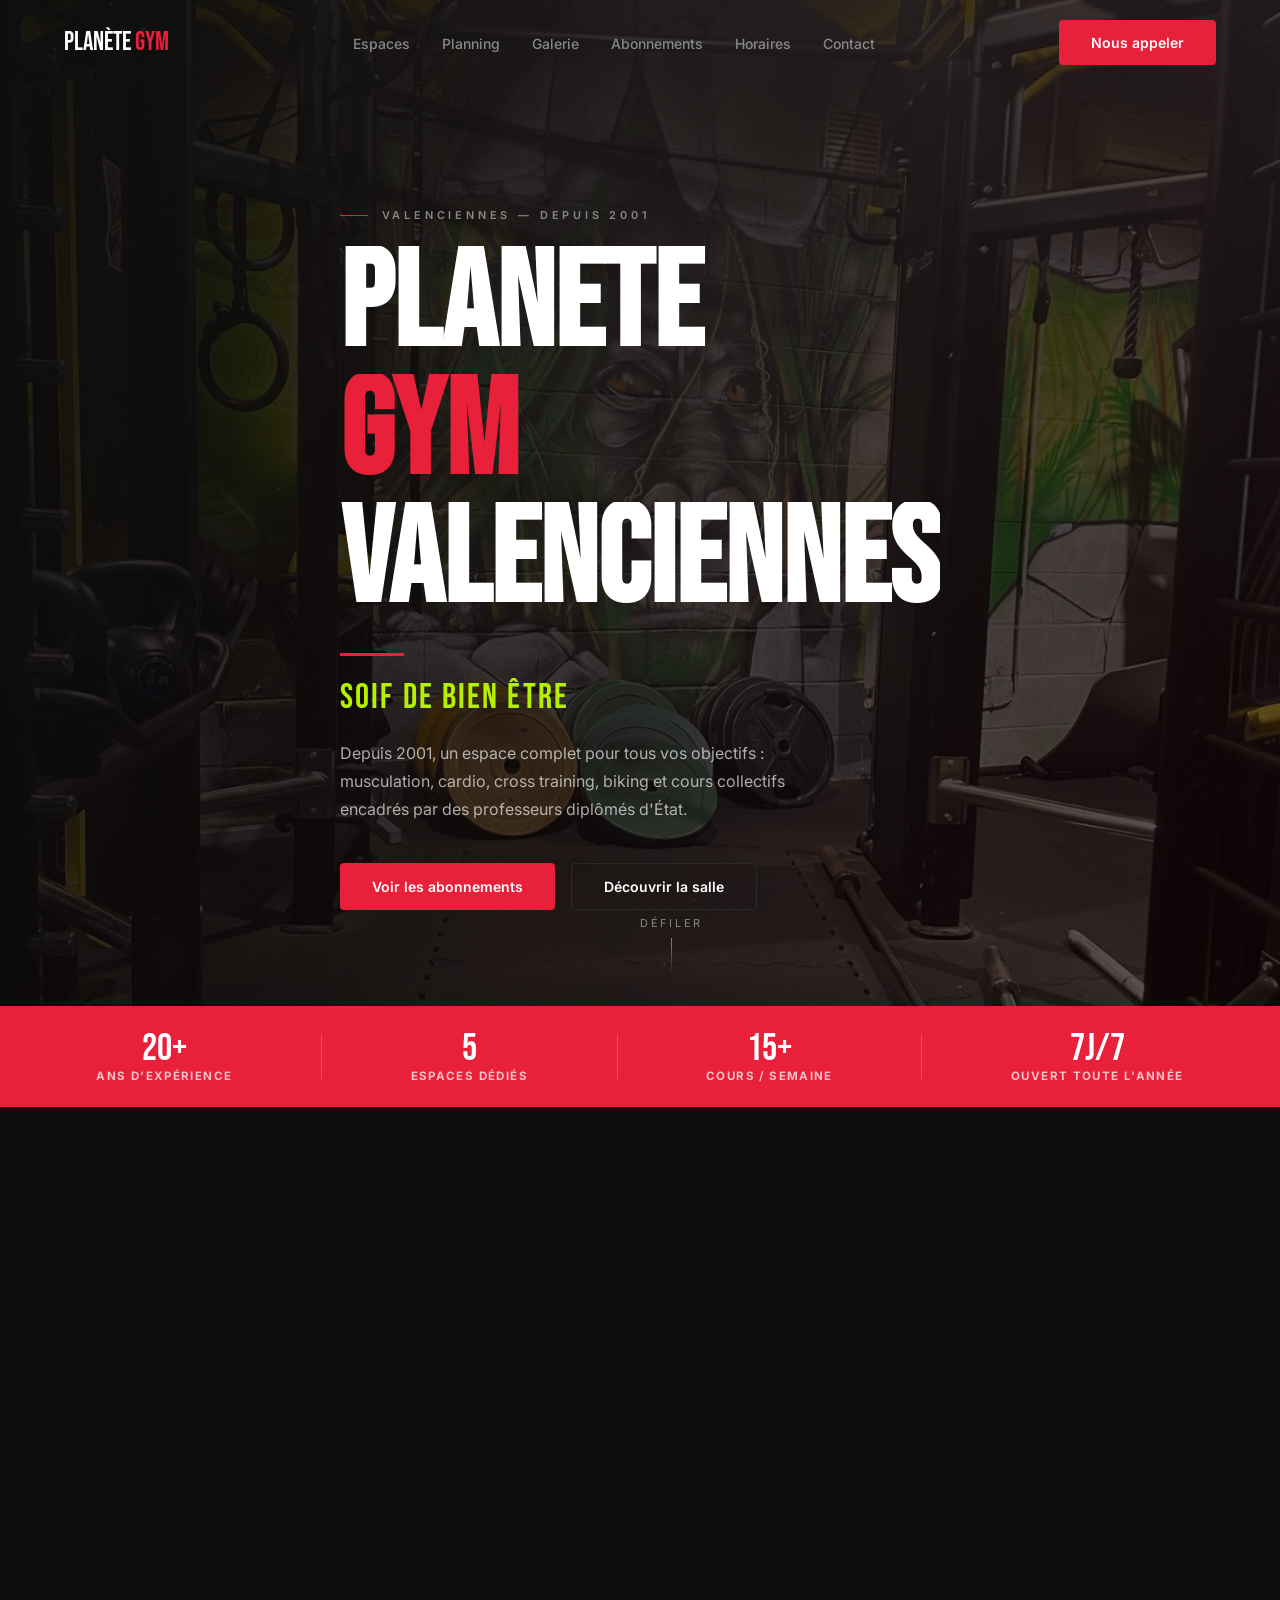
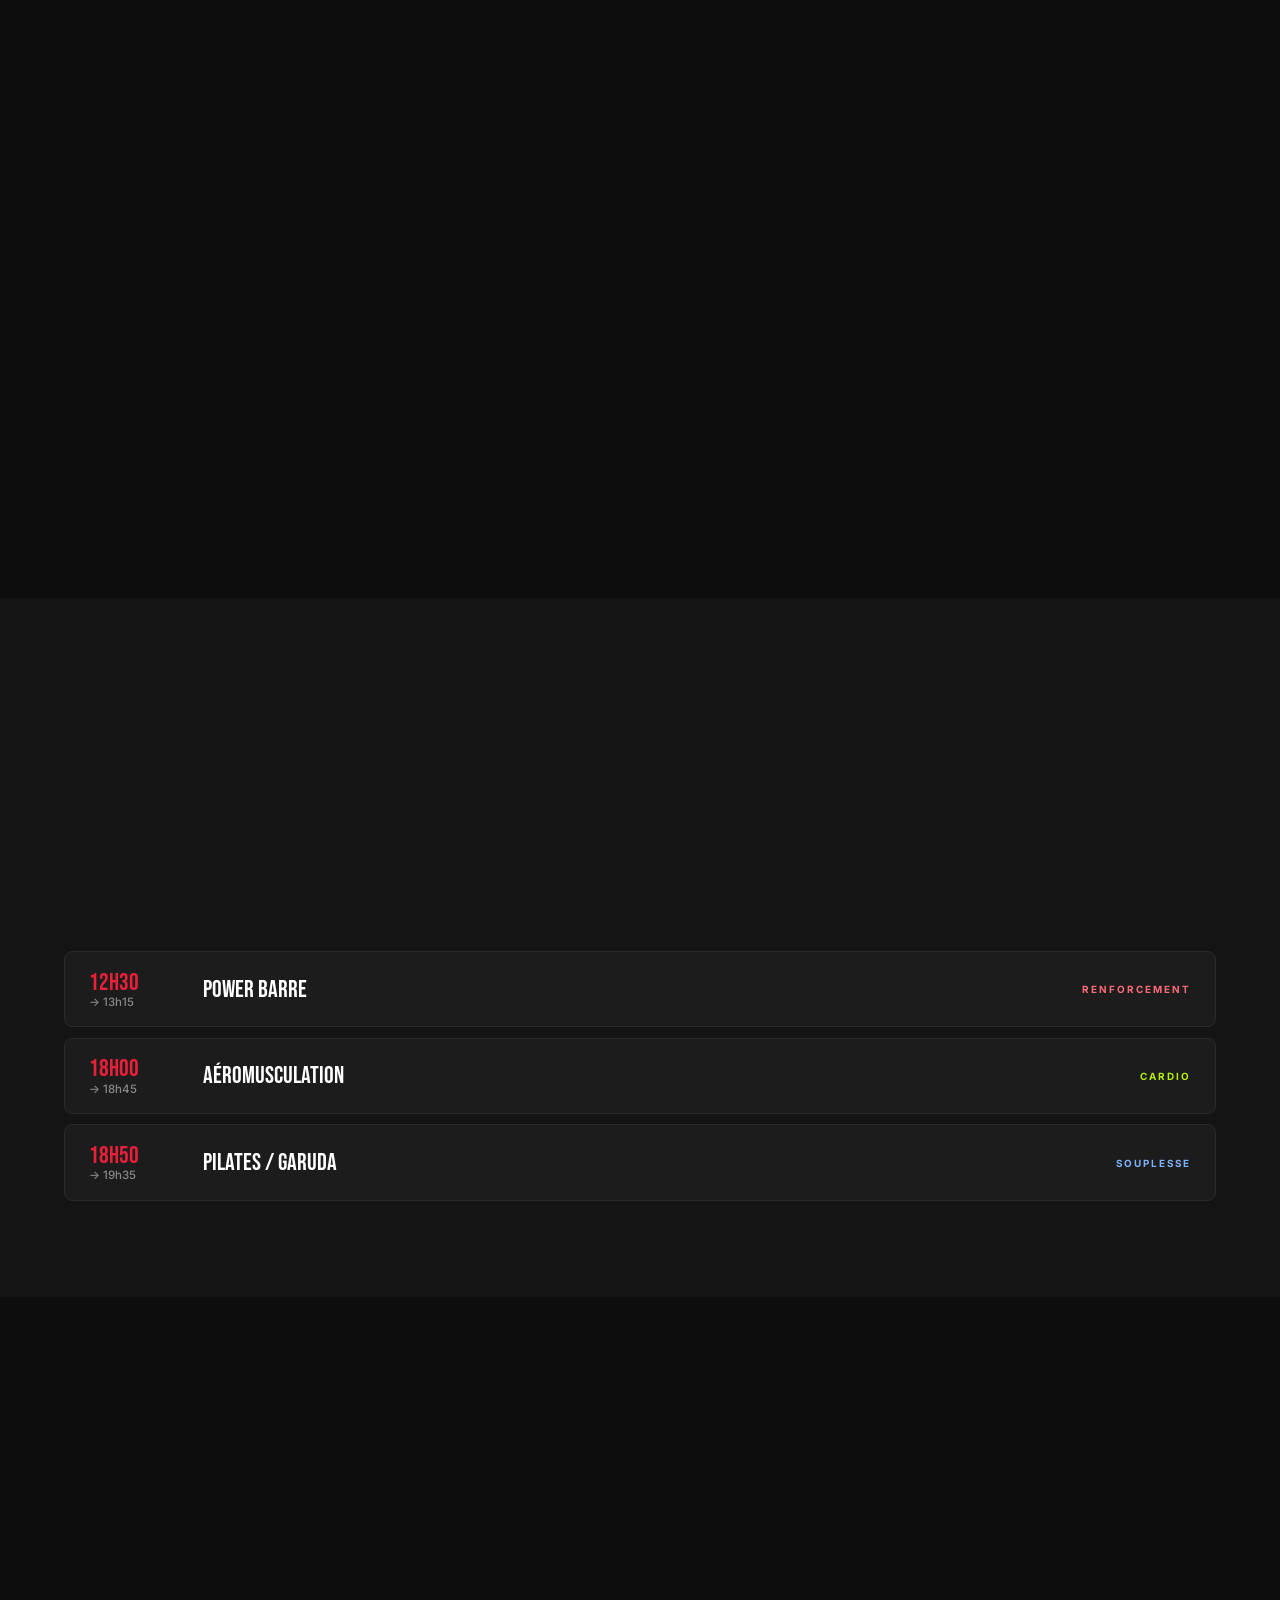
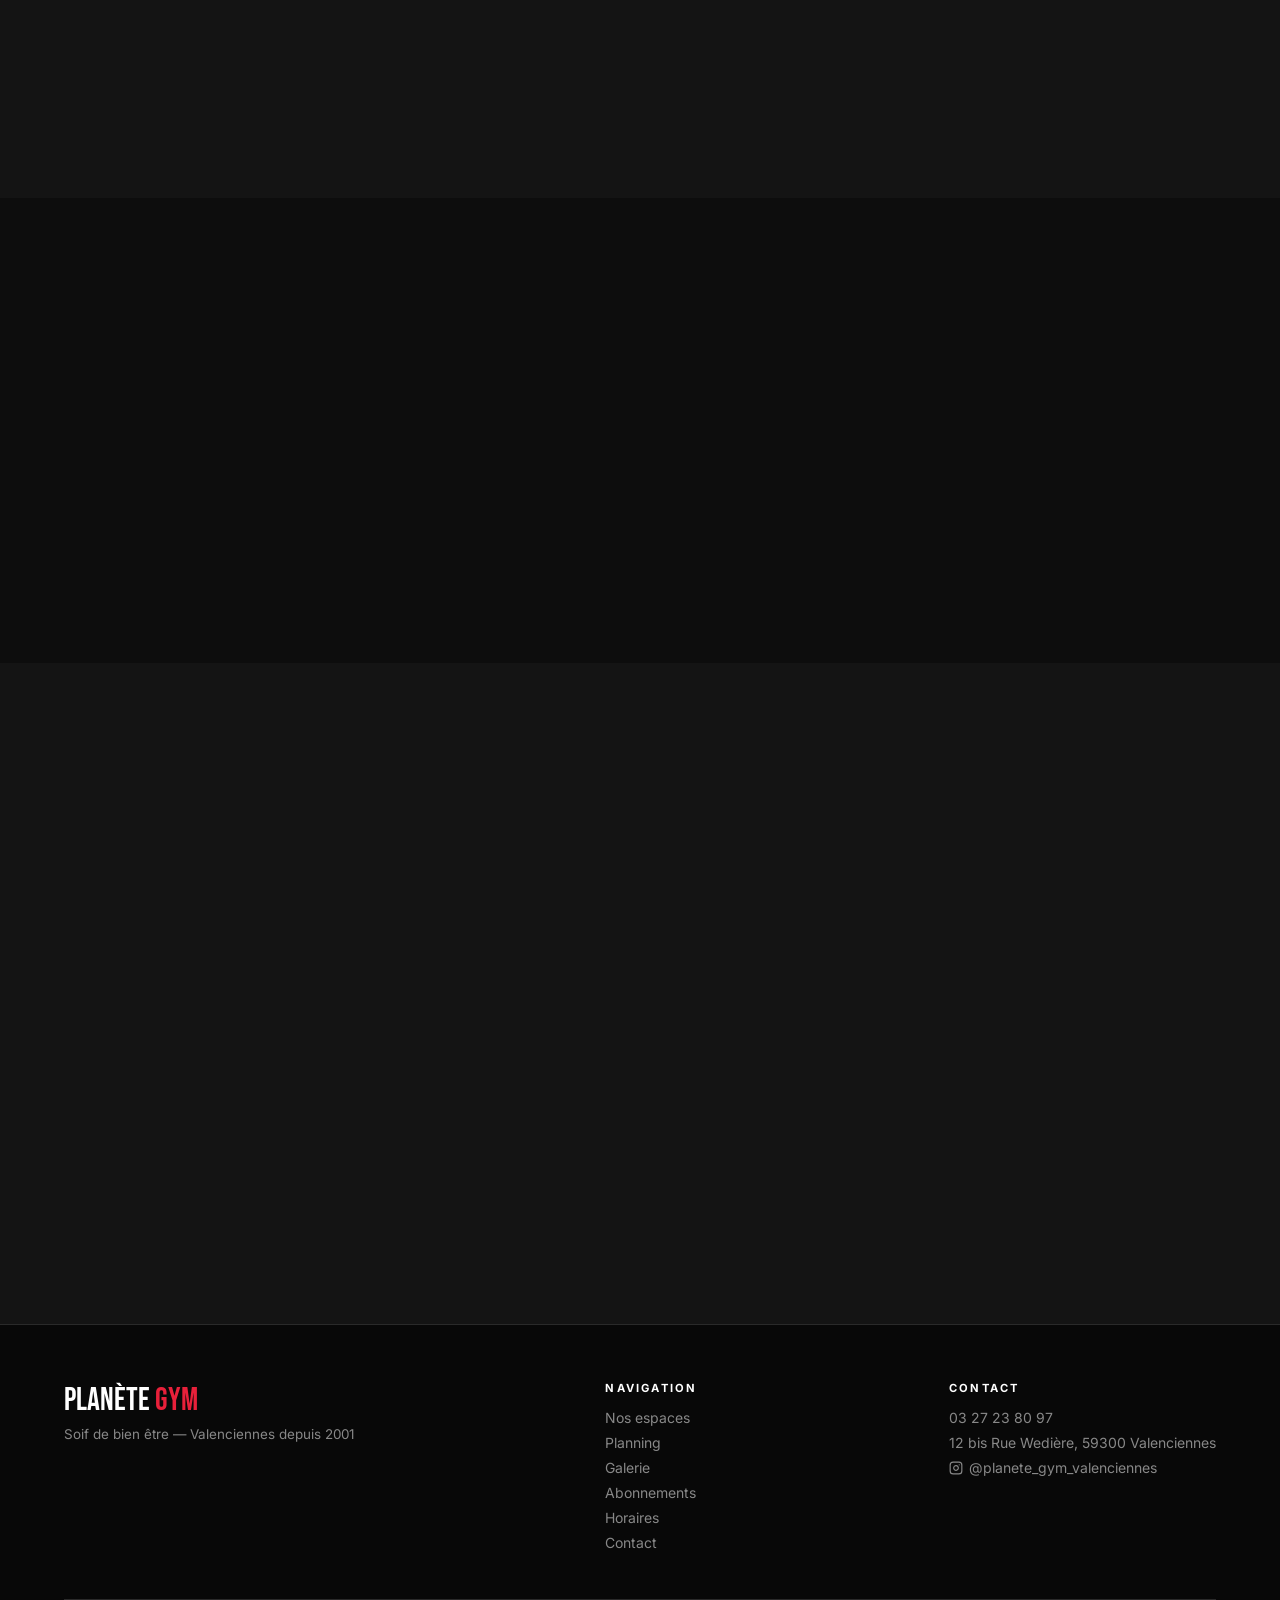
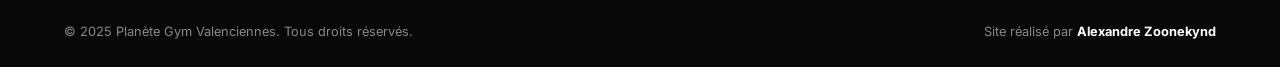
==== commit 51f3180f: "Host images locally to fix Webador CDN hotlink blocking on Vercel Co-Authored-By: Claude Sonnet 4.6 " ====
--- a/index.html
+++ b/index.html
@@ -96,7 +96,7 @@
     </div>
     <div class="espaces-grid">
       <div class="espace-card large fade-up">
-        <img class="espace-img" src="https://primary.jwwb.nl/public/r/g/f/temp-yjgyjrkrpmwwsyolujhd/14d56b/744e9b7b-5fe1-49ef-a9ae-c672d7f947b0jpg.jpg" alt="Salle de musculation" loading="lazy">
+        <img class="espace-img" src="photos/salle-musculation.jpg" alt="Salle de musculation" loading="lazy">
         <div class="espace-overlay"></div>
         <div class="espace-content">
           <p class="espace-tag">Espace principal</p>
@@ -105,7 +105,7 @@
         </div>
       </div>
       <div class="espace-card fade-up">
-        <img class="espace-img" src="https://primary.jwwb.nl/public/r/g/f/temp-yjgyjrkrpmwwsyolujhd/cl4sl3/5fc2ccd4-e0a5-4e37-976d-1f1549af34ec.jpg" alt="Cross training" loading="lazy">
+        <img class="espace-img" src="photos/cross-training.jpg" alt="Cross training" loading="lazy">
         <div class="espace-overlay"></div>
         <div class="espace-content">
           <p class="espace-tag">Intensité maximale</p>
@@ -114,7 +114,7 @@
         </div>
       </div>
       <div class="espace-card fade-up">
-        <img class="espace-img" src="https://primary.jwwb.nl/public/r/g/f/temp-yjgyjrkrpmwwsyolujhd/6z3y7c/b133dece-dca5-412f-ad43-da9a1ee39779jpg.jpg" alt="Cardio" loading="lazy">
+        <img class="espace-img" src="photos/machine-rouge.jpg" alt="Cardio" loading="lazy">
         <div class="espace-overlay"></div>
         <div class="espace-content">
           <p class="espace-tag">Cardio</p>
@@ -123,7 +123,7 @@
         </div>
       </div>
       <div class="espace-card fade-up">
-        <img class="espace-img" src="https://primary.jwwb.nl/public/r/g/f/temp-yjgyjrkrpmwwsyolujhd/ox5qy2/6ed16f47-0972-42f9-b006-a49a9ebd9957jpg.jpg" alt="Biking" loading="lazy">
+        <img class="espace-img" src="photos/machine-inclinee.jpg" alt="Biking" loading="lazy">
         <div class="espace-overlay"></div>
         <div class="espace-content">
           <p class="espace-tag">Cours en salle</p>
@@ -132,7 +132,7 @@
         </div>
       </div>
       <div class="espace-card fade-up">
-        <img class="espace-img" src="https://primary.jwwb.nl/public/r/g/f/temp-yjgyjrkrpmwwsyolujhd/tudpvl/a6bc19e0-0a48-47af-8d42-b4853192644cjpg.jpg" alt="Cours collectifs" loading="lazy">
+        <img class="espace-img" src="photos/machine-2.jpg" alt="Cours collectifs" loading="lazy">
         <div class="espace-overlay"></div>
         <div class="espace-content">
           <p class="espace-tag">En groupe</p>
--- a/style.css
+++ b/style.css
@@ -187,7 +187,7 @@
 .hero-bg {
   position: absolute;
   inset: 0;
-  background-image: url('https://primary.jwwb.nl/public/r/g/f/temp-yjgyjrkrpmwwsyolujhd/xflfxv/2cb6cc92-2443-4474-bf00-b42b3172db09jpg.jpg');
+  background-image: url('photos/cross-training-gorille.jpg');
   background-size: cover;
   background-position: center 30%;
   filter: brightness(0.35);
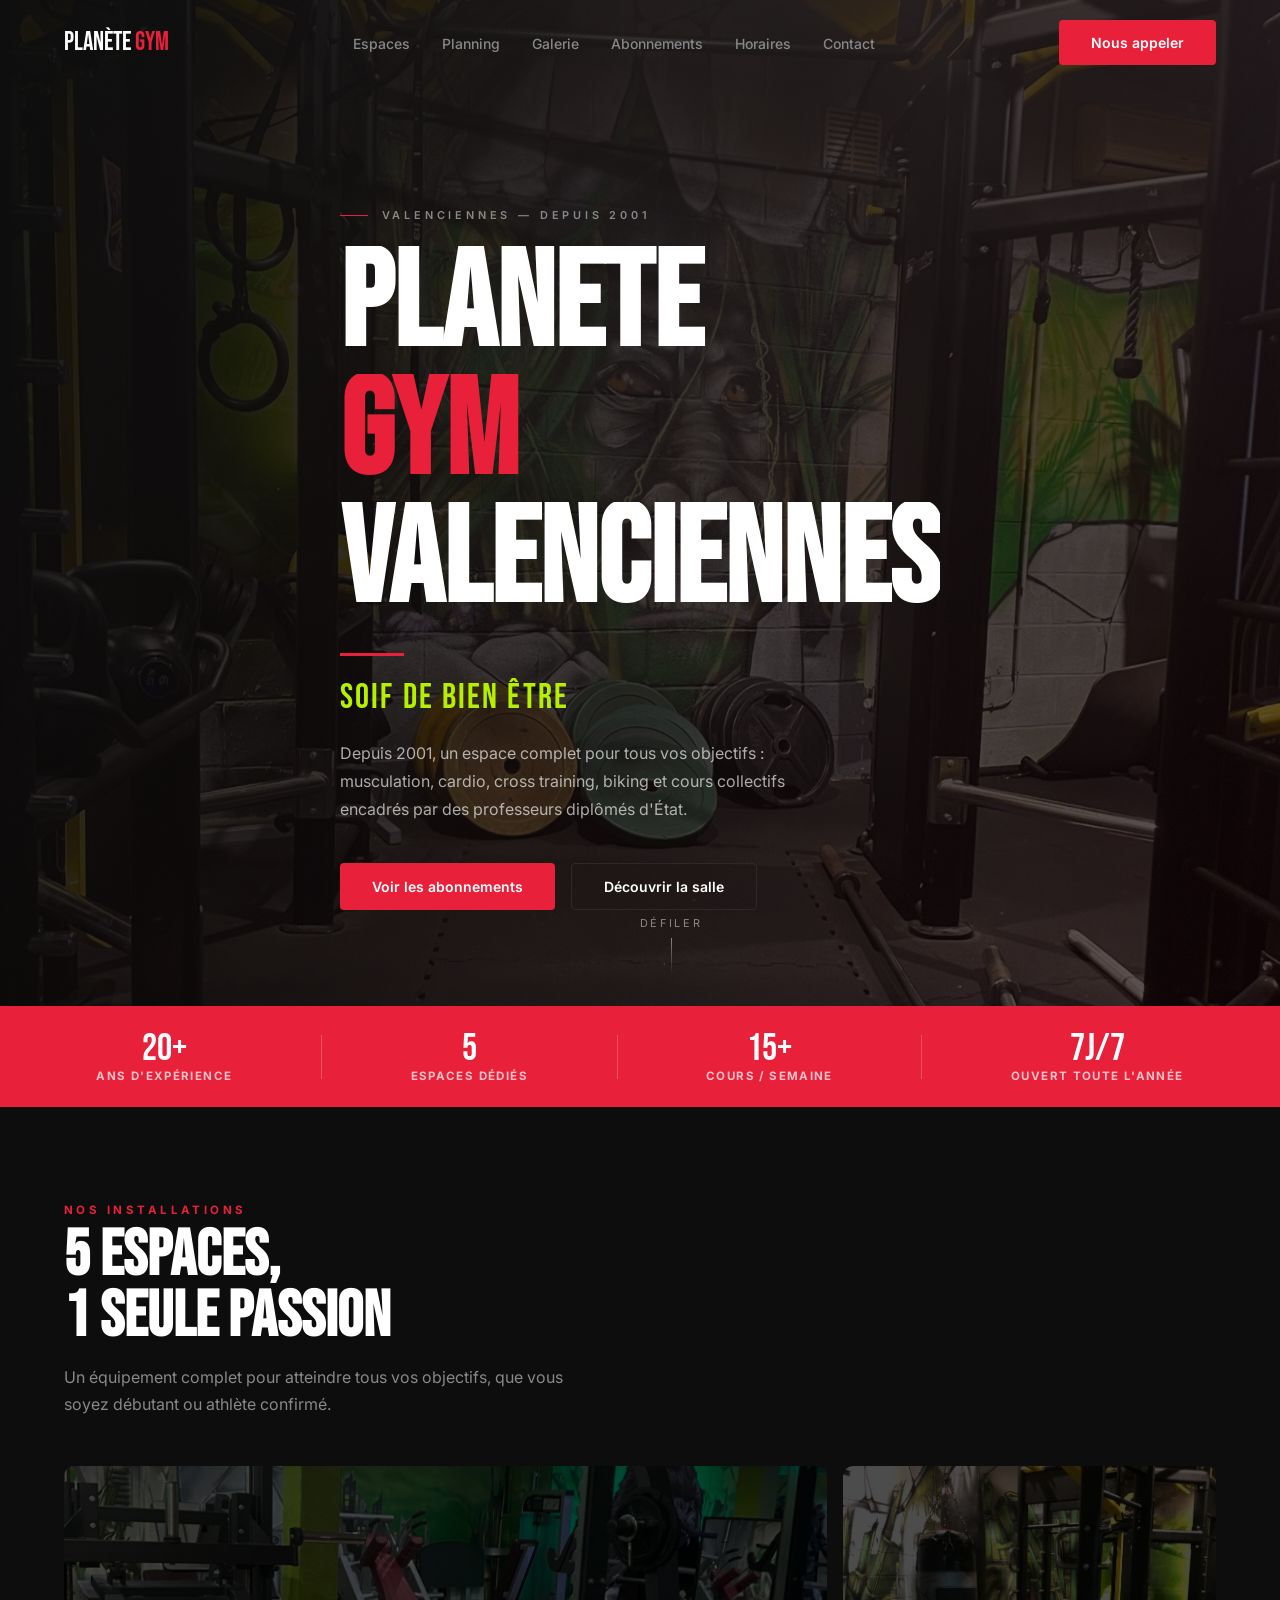
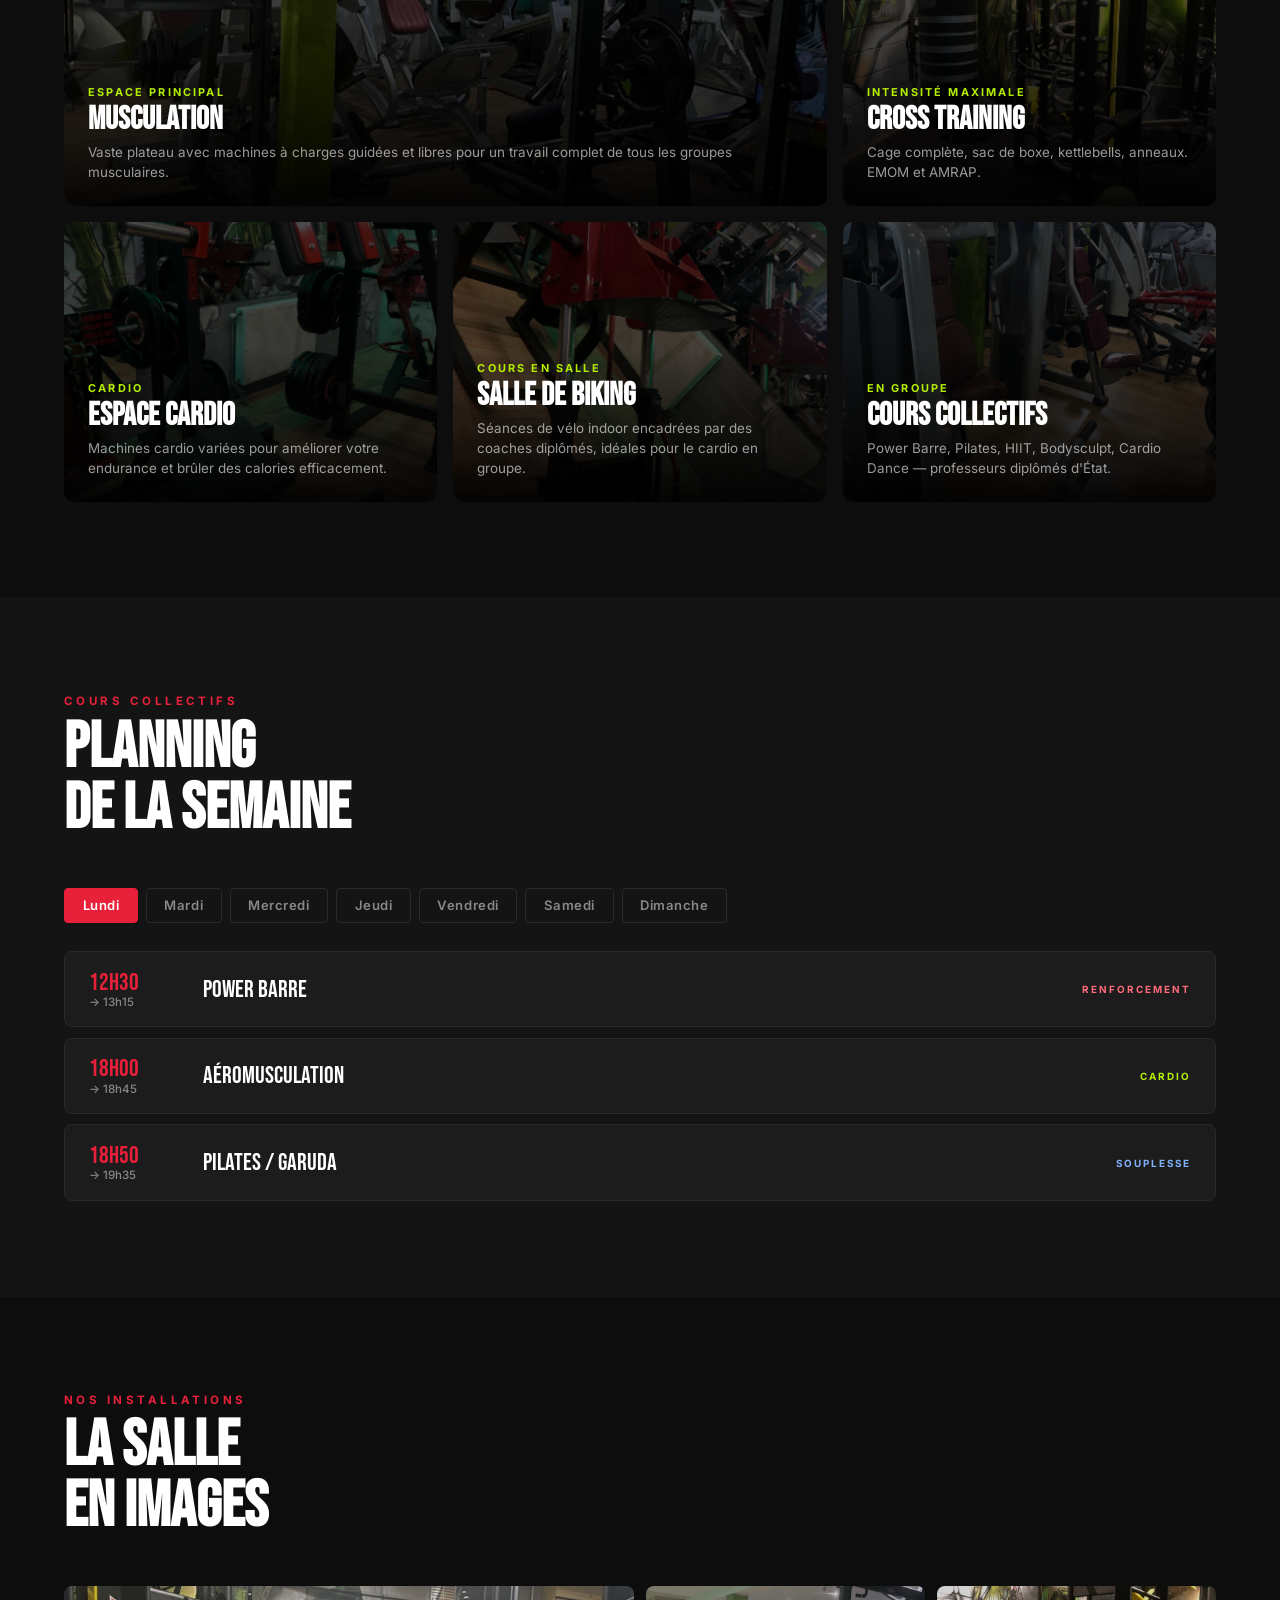
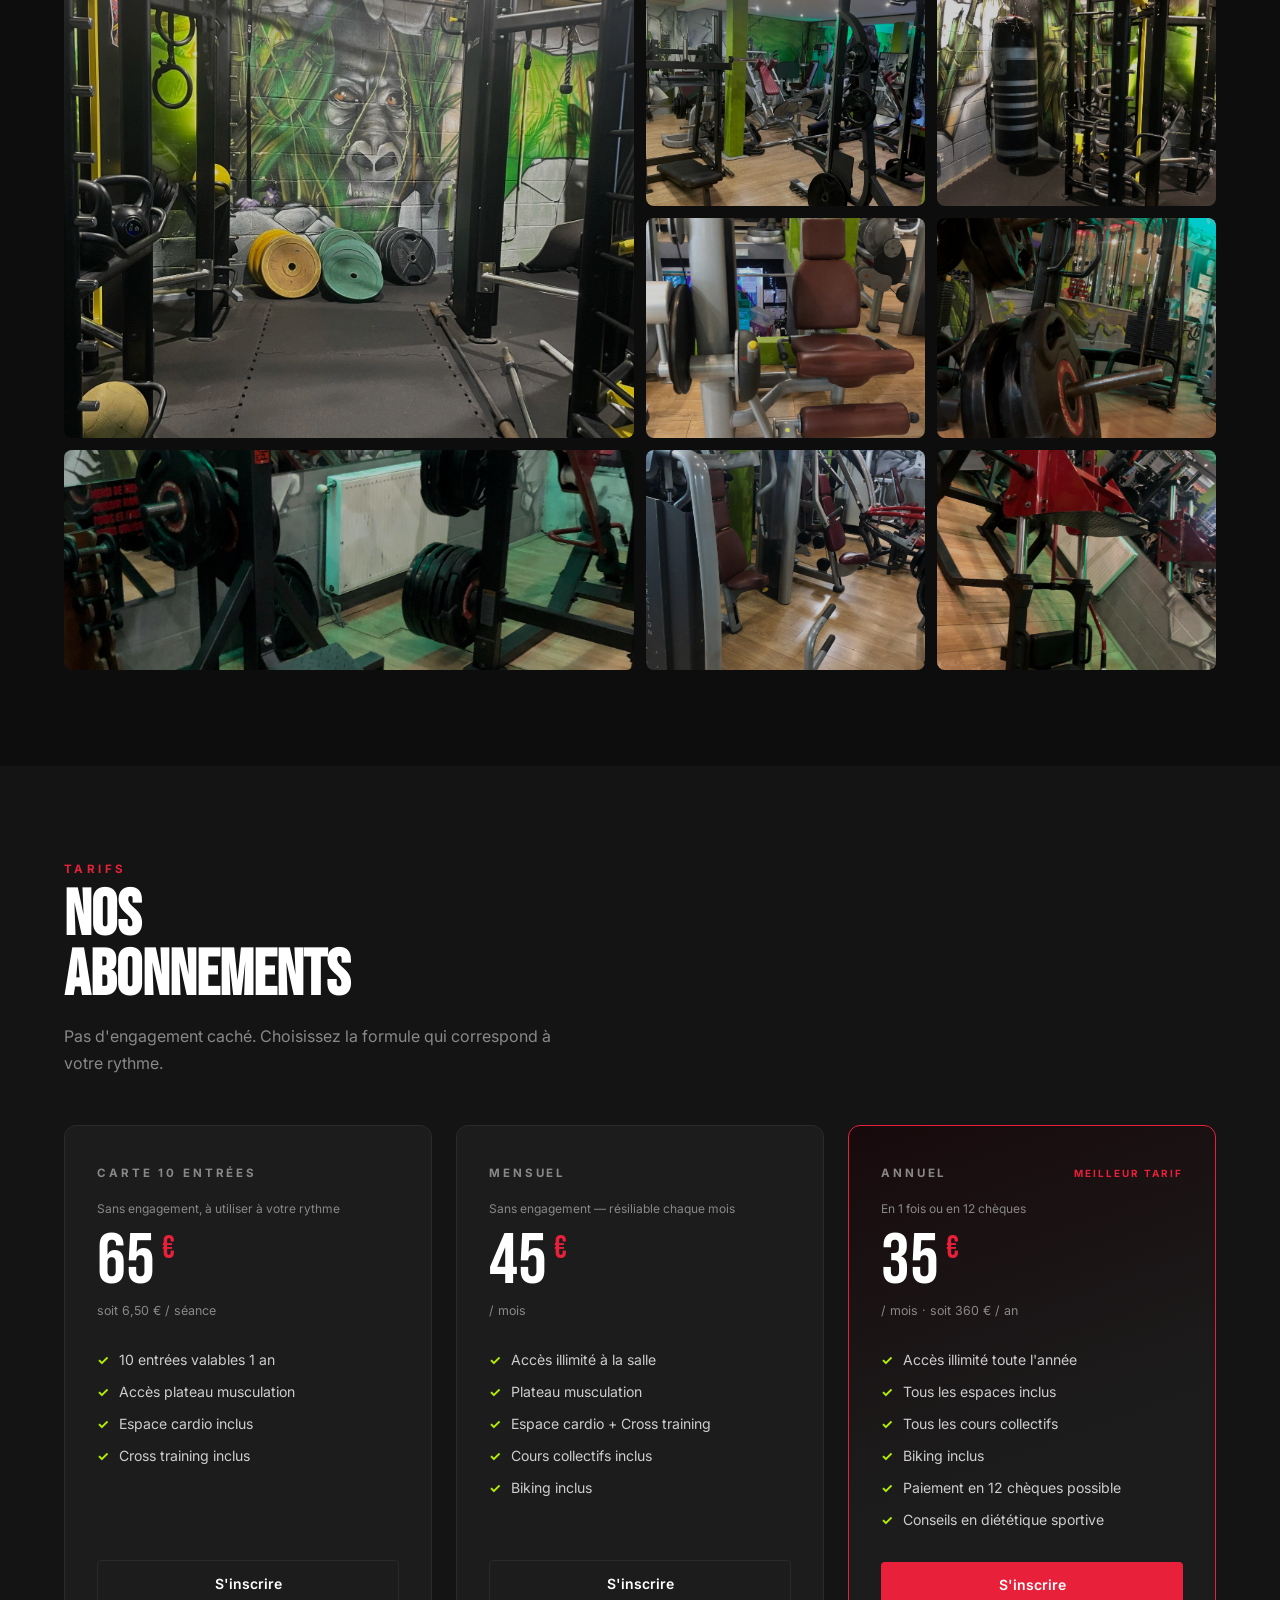
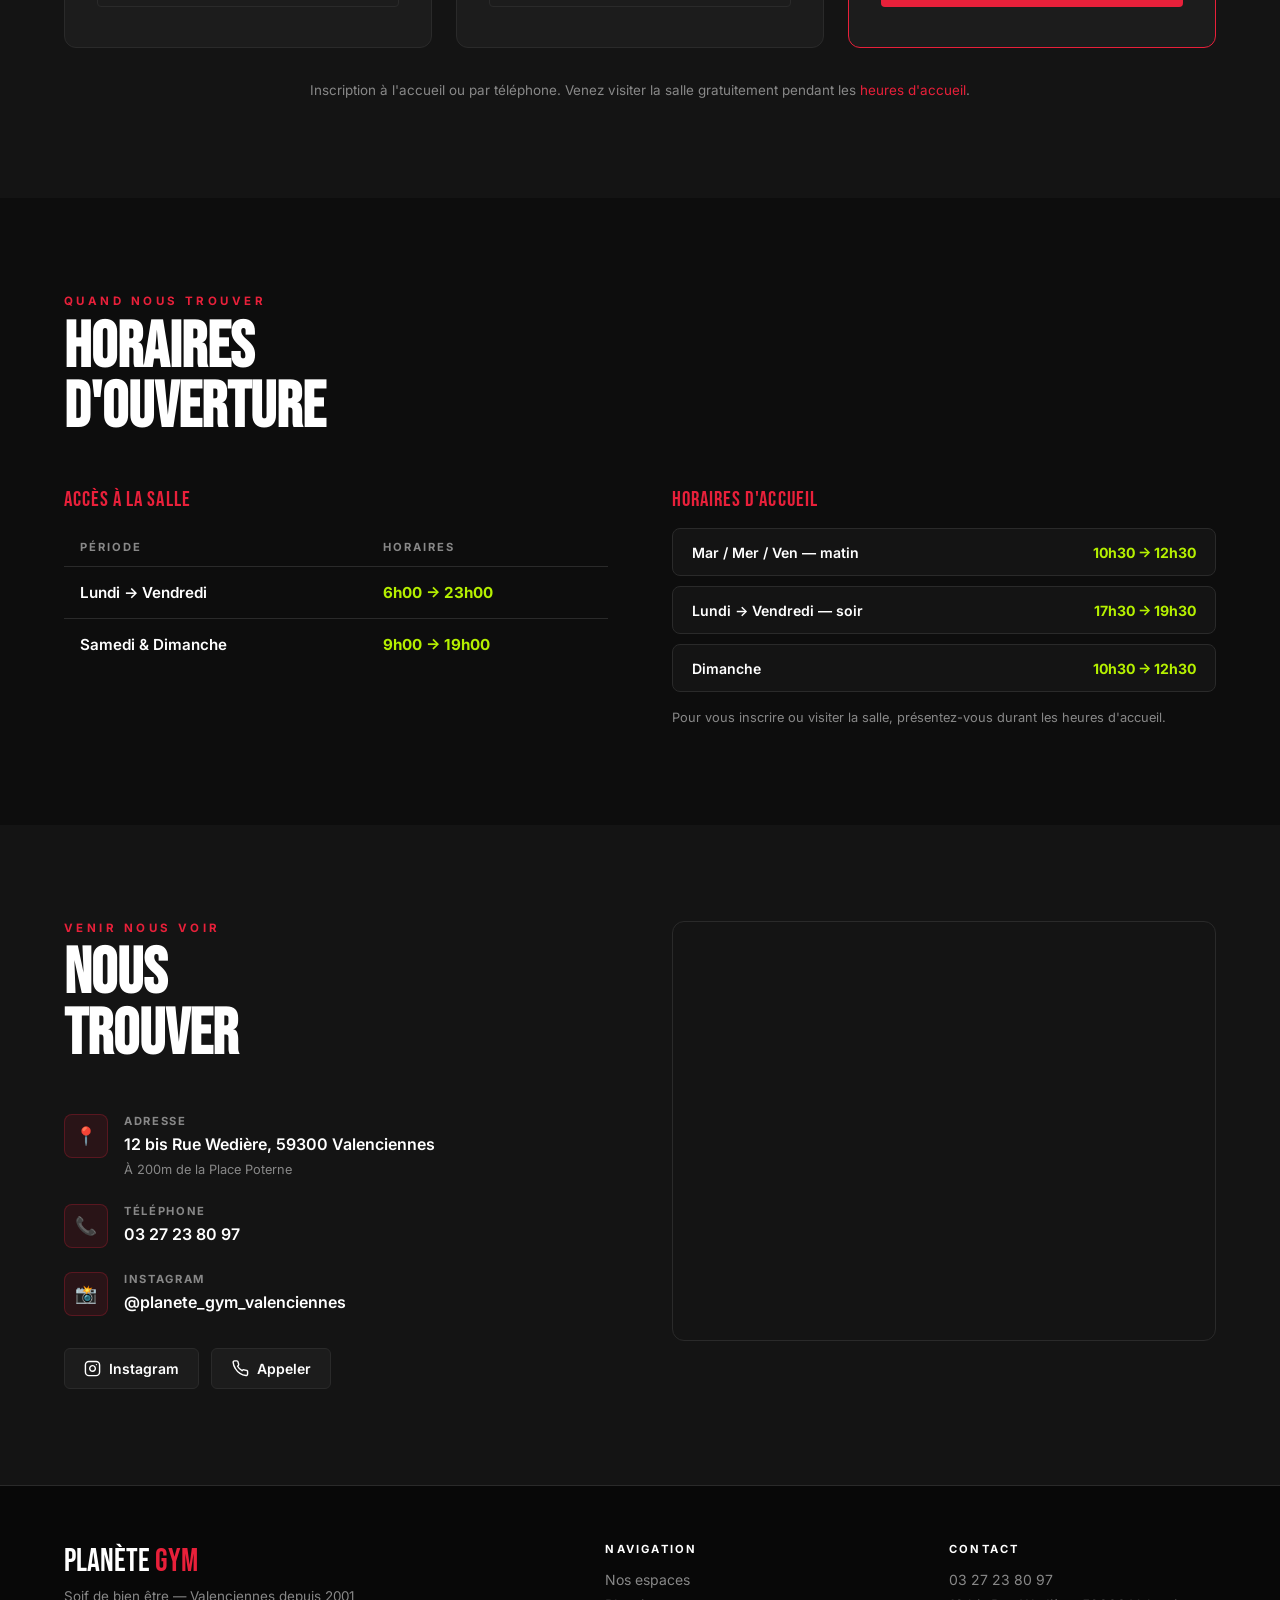
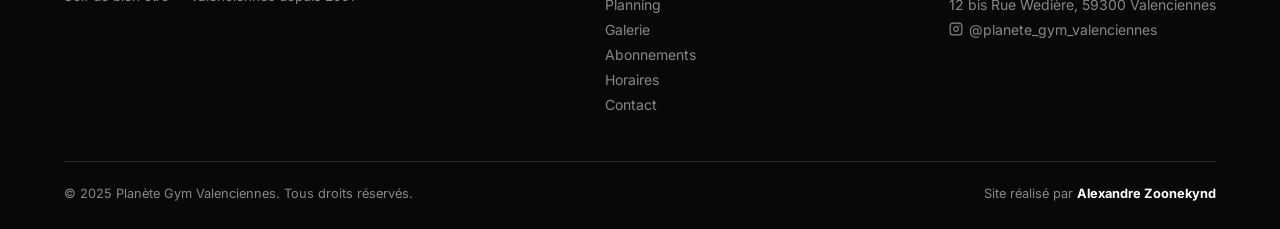
==== commit 5e129a88: "Fix JS crash and revert to relative image paths observer was declared after renderAbonnements() call" ====
(no text change in the page or its own stylesheets)
